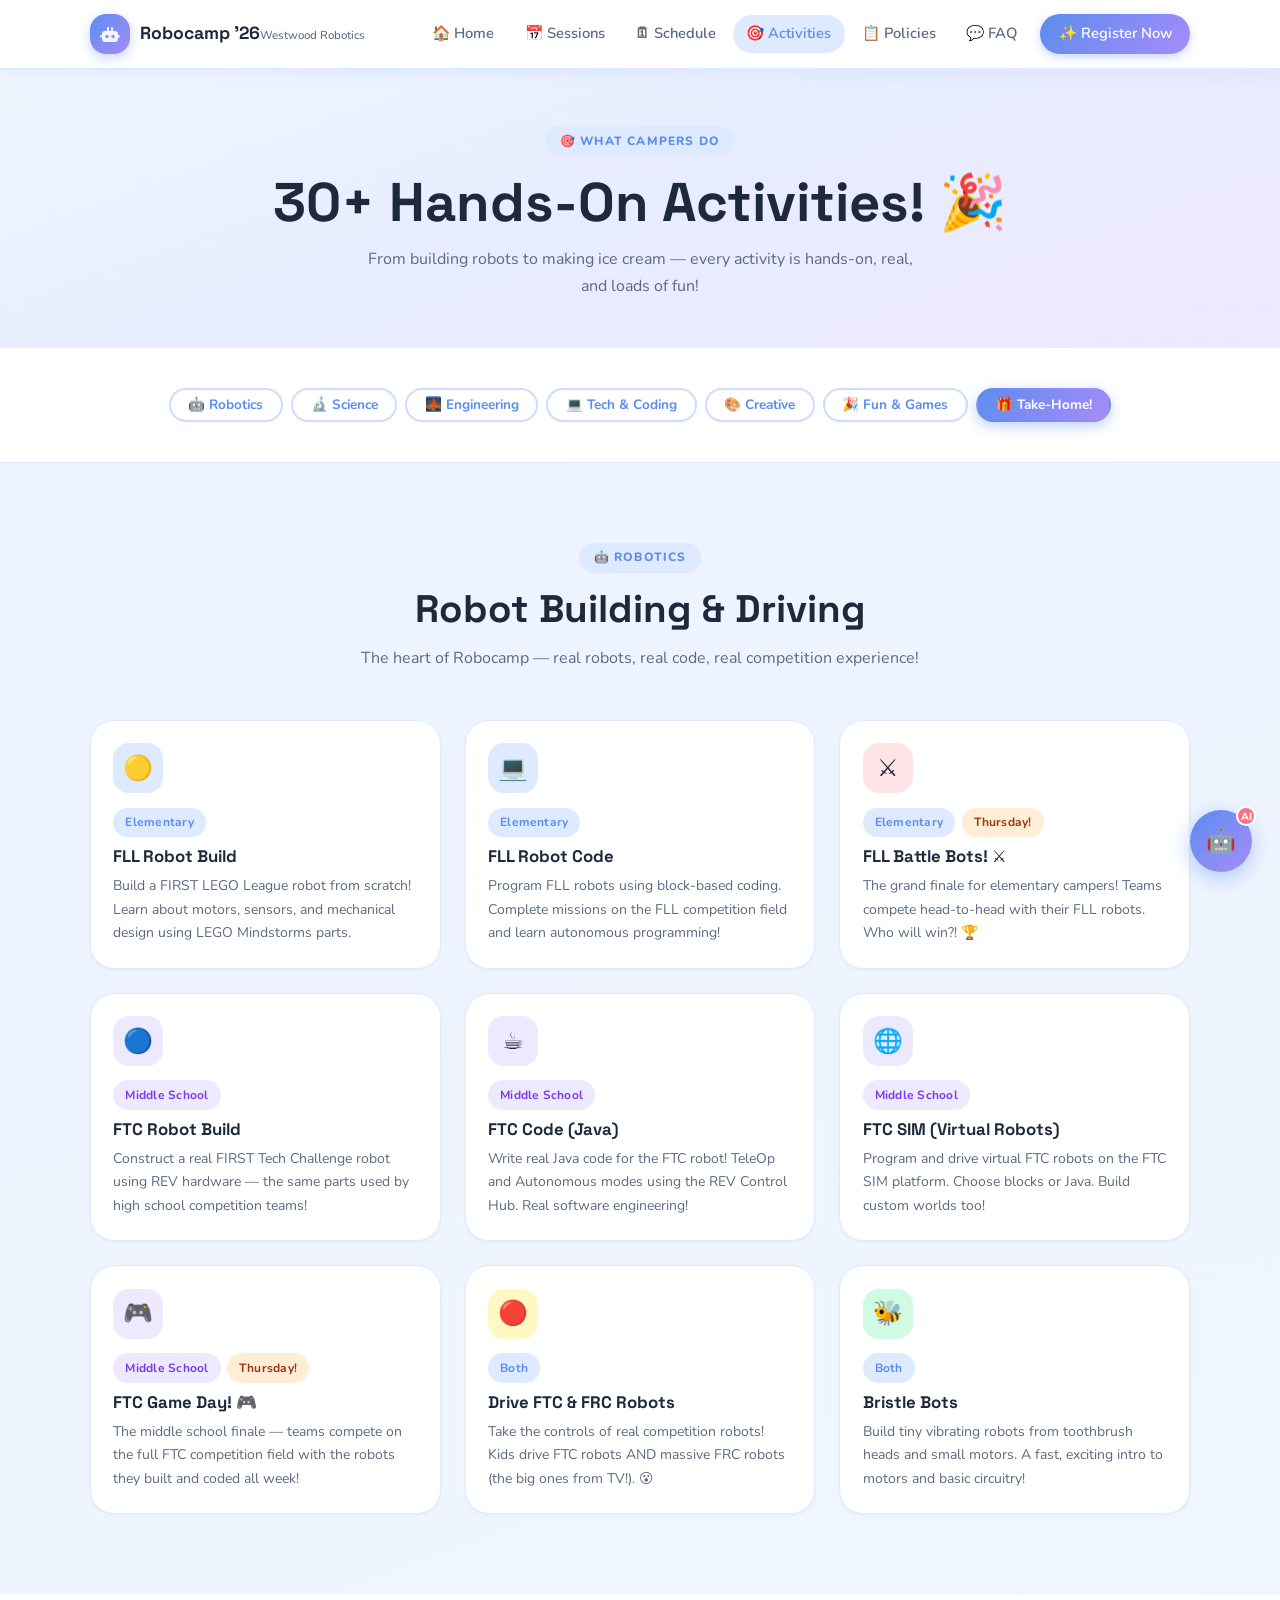
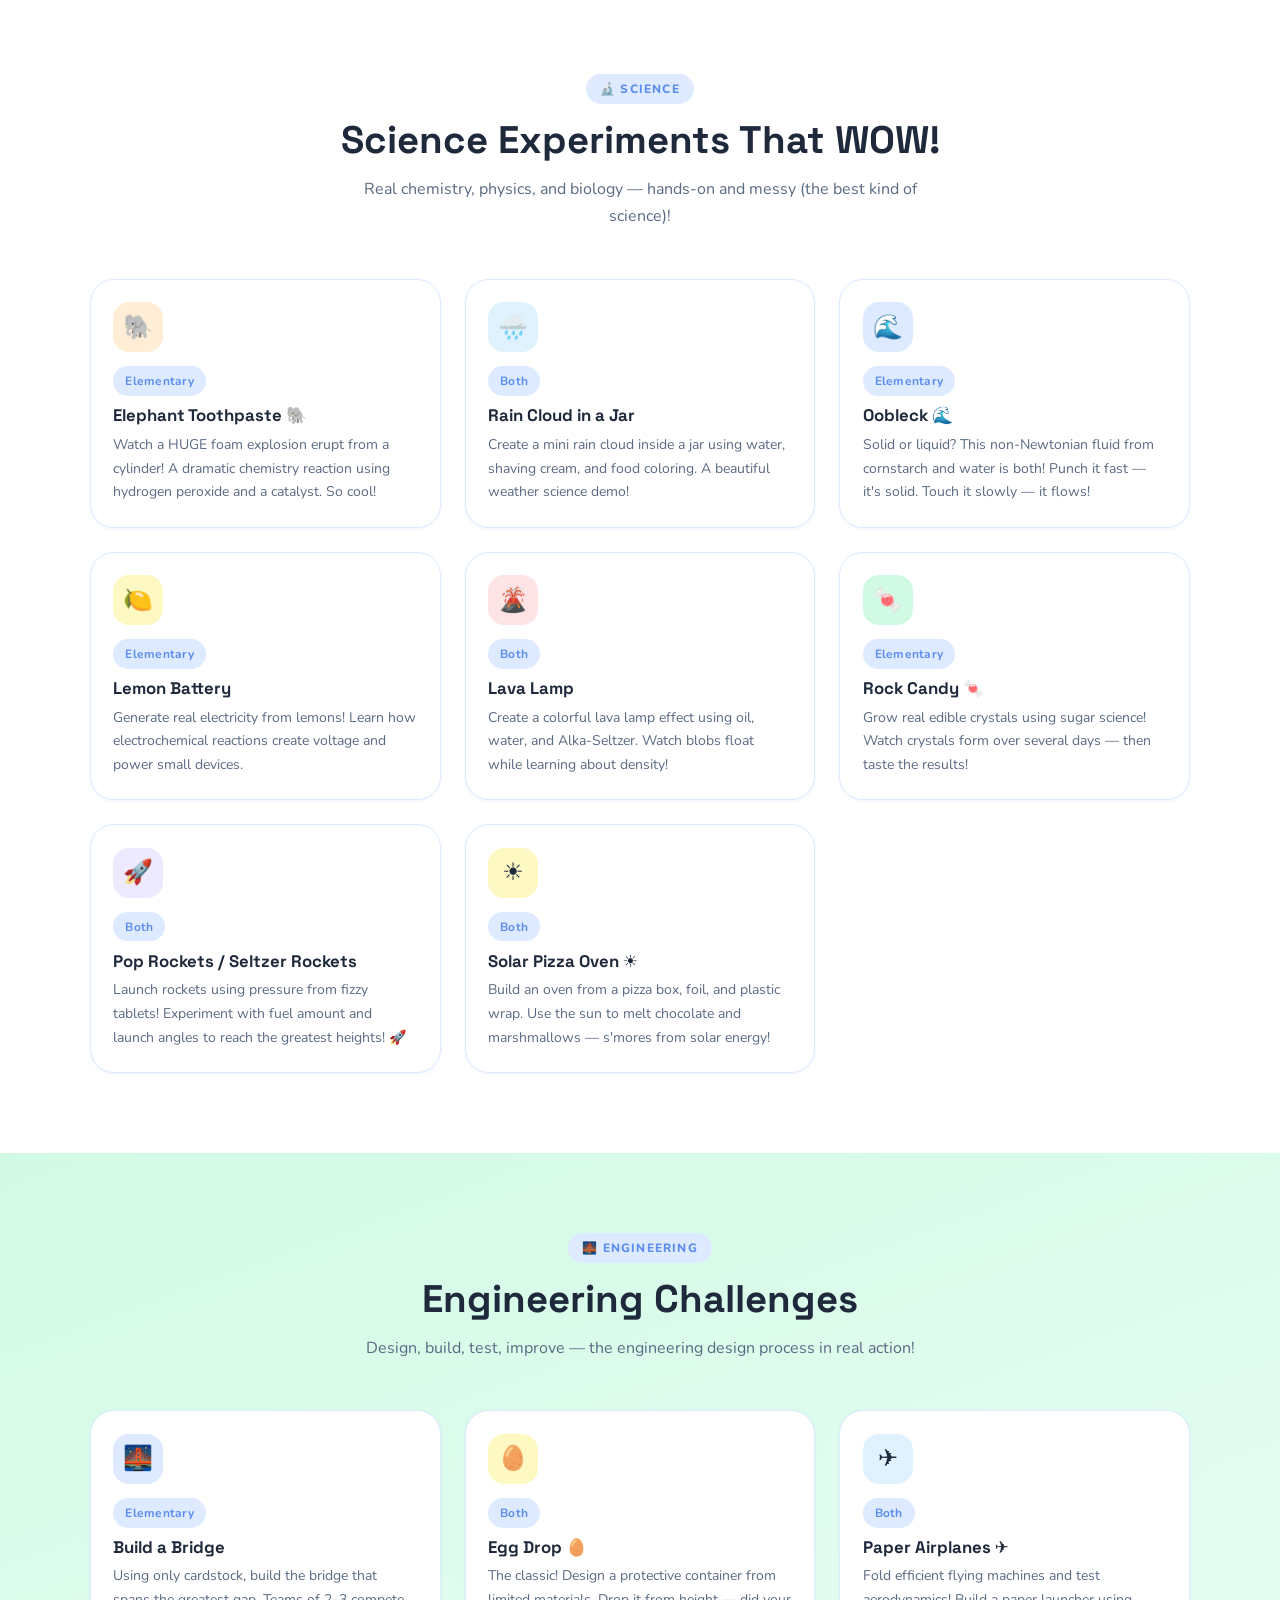
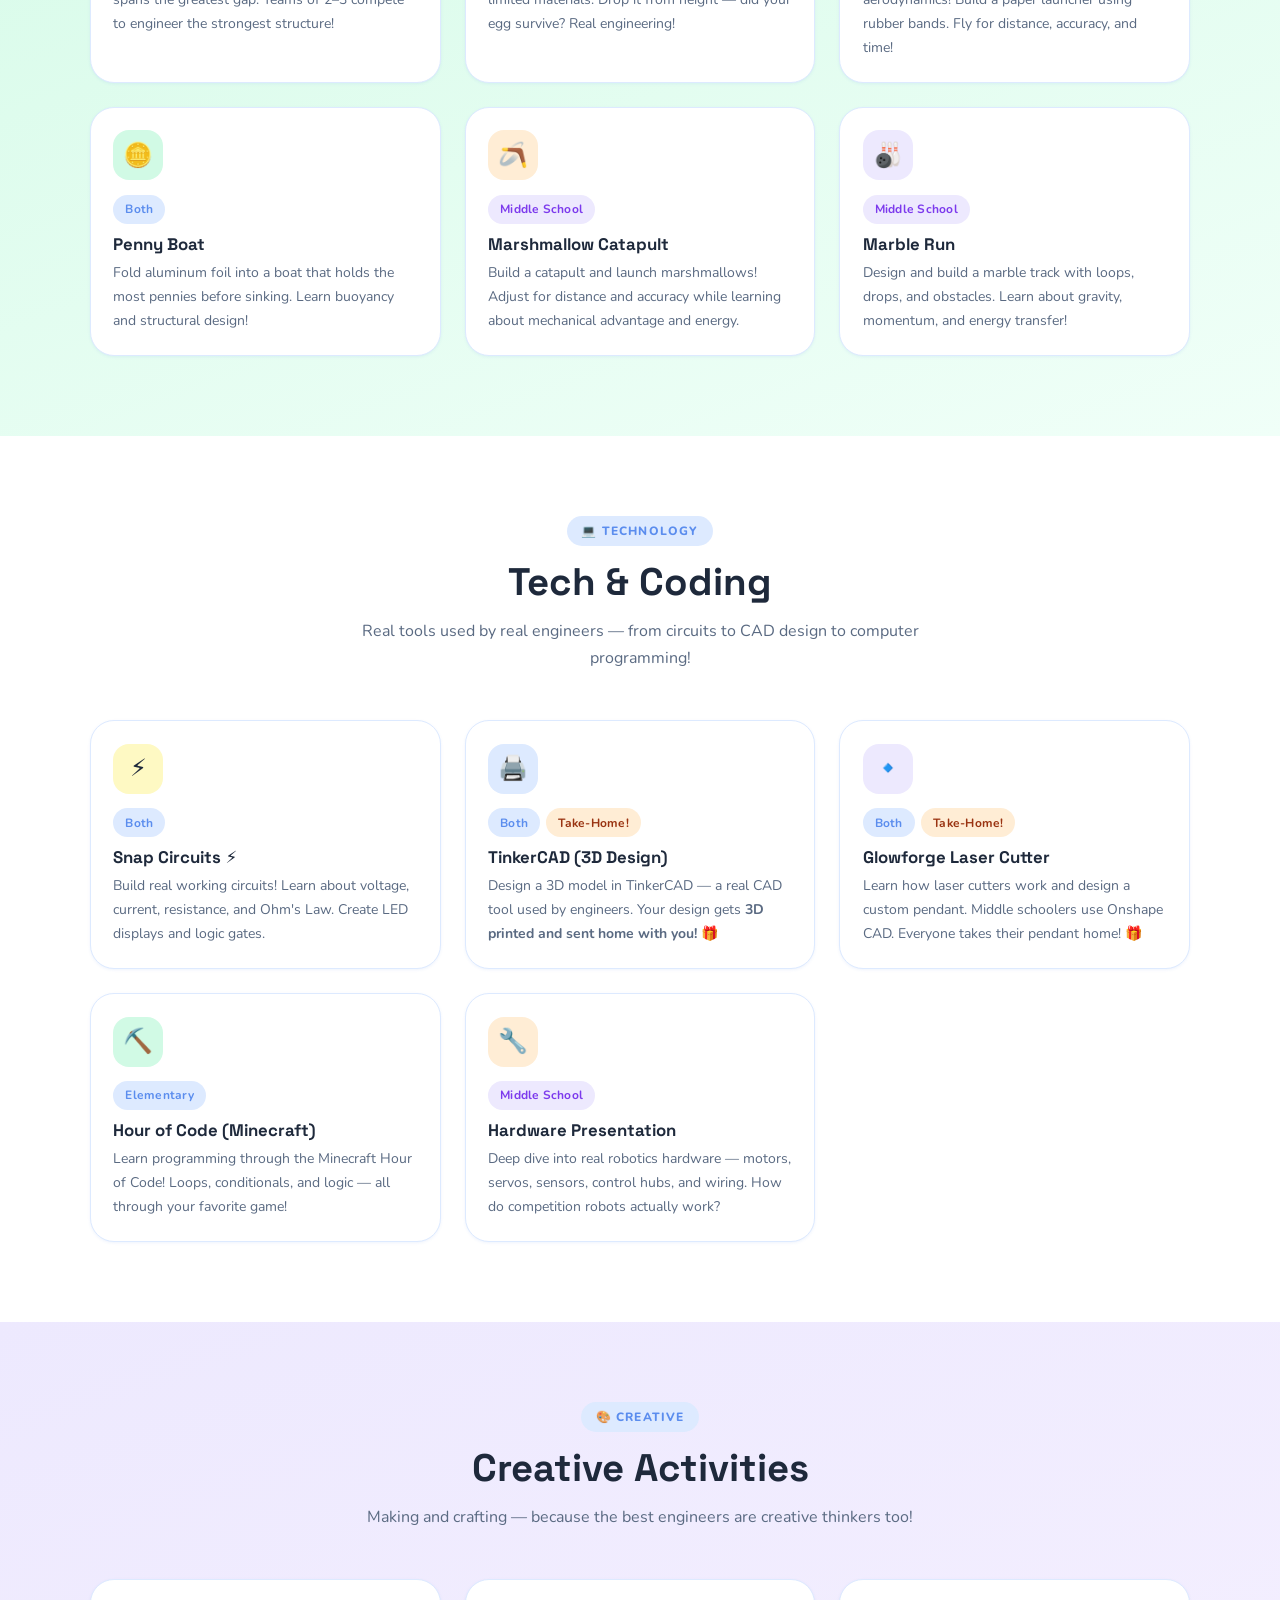
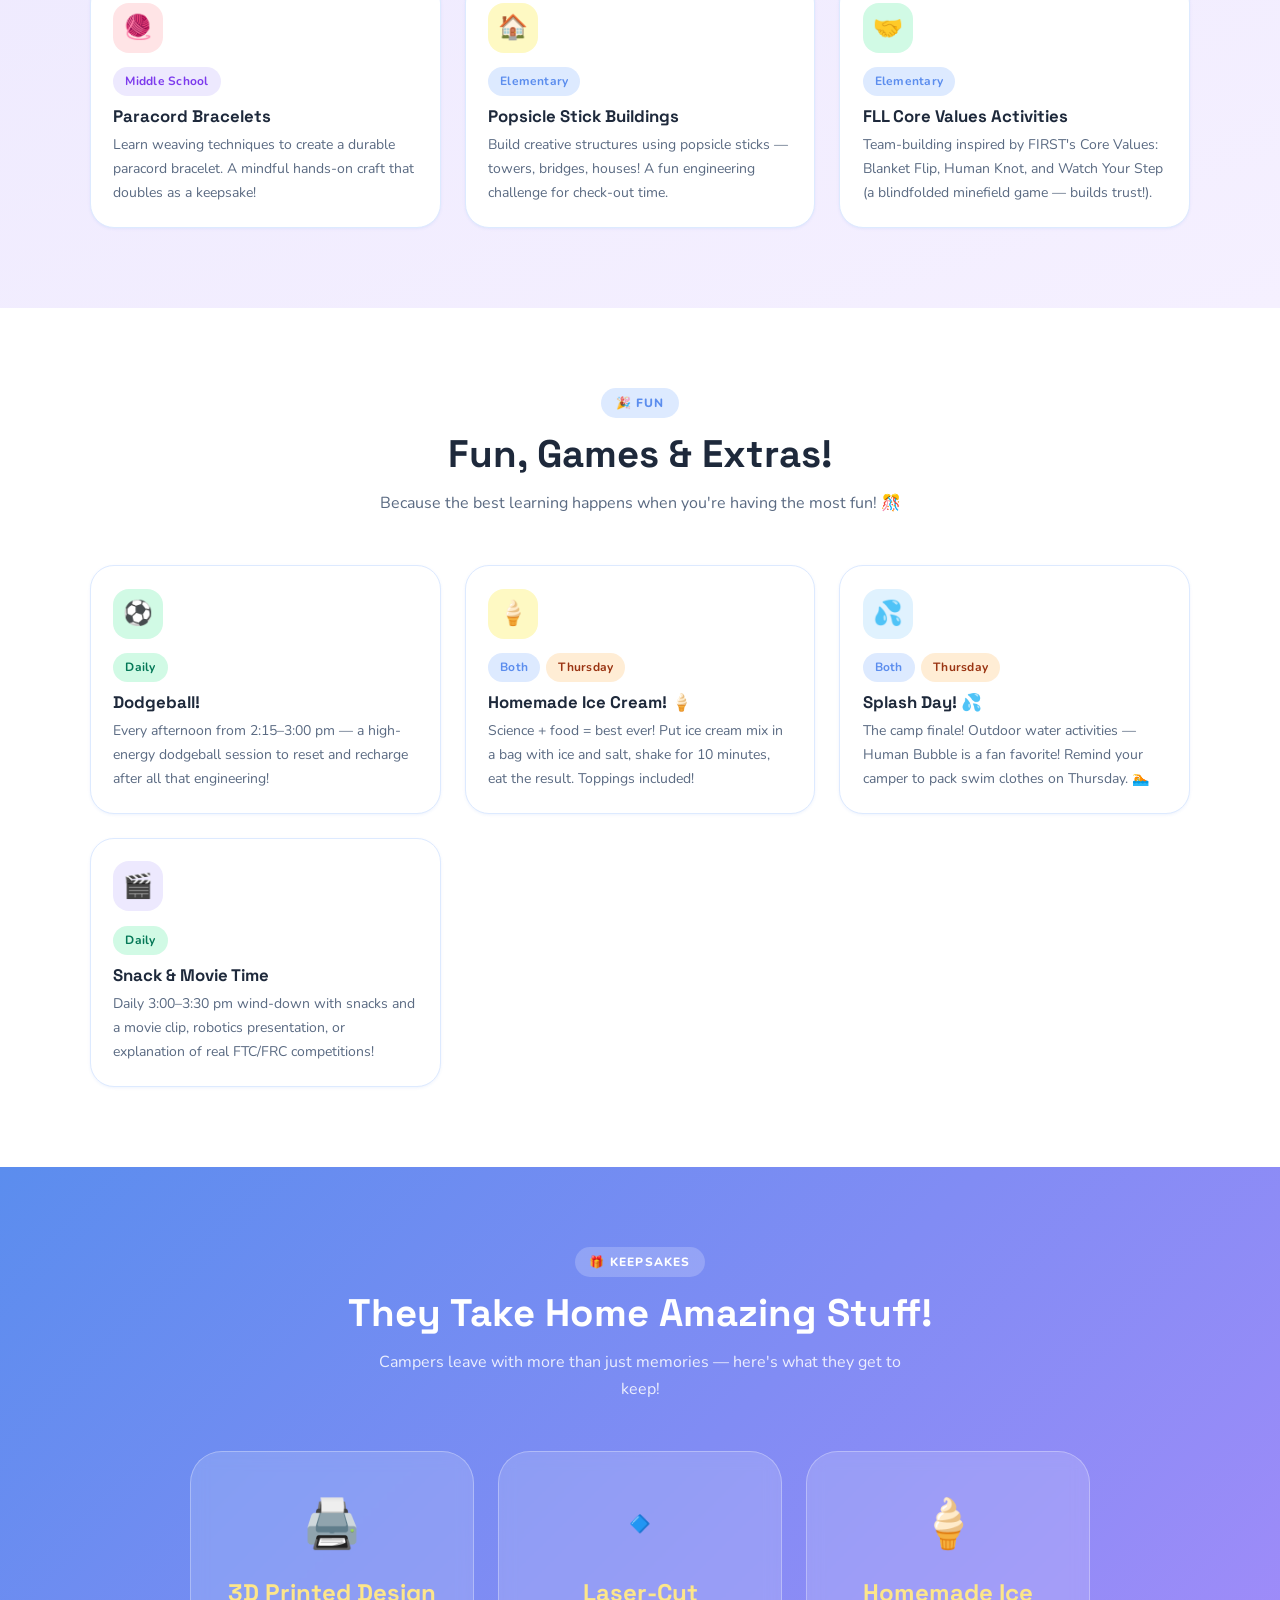
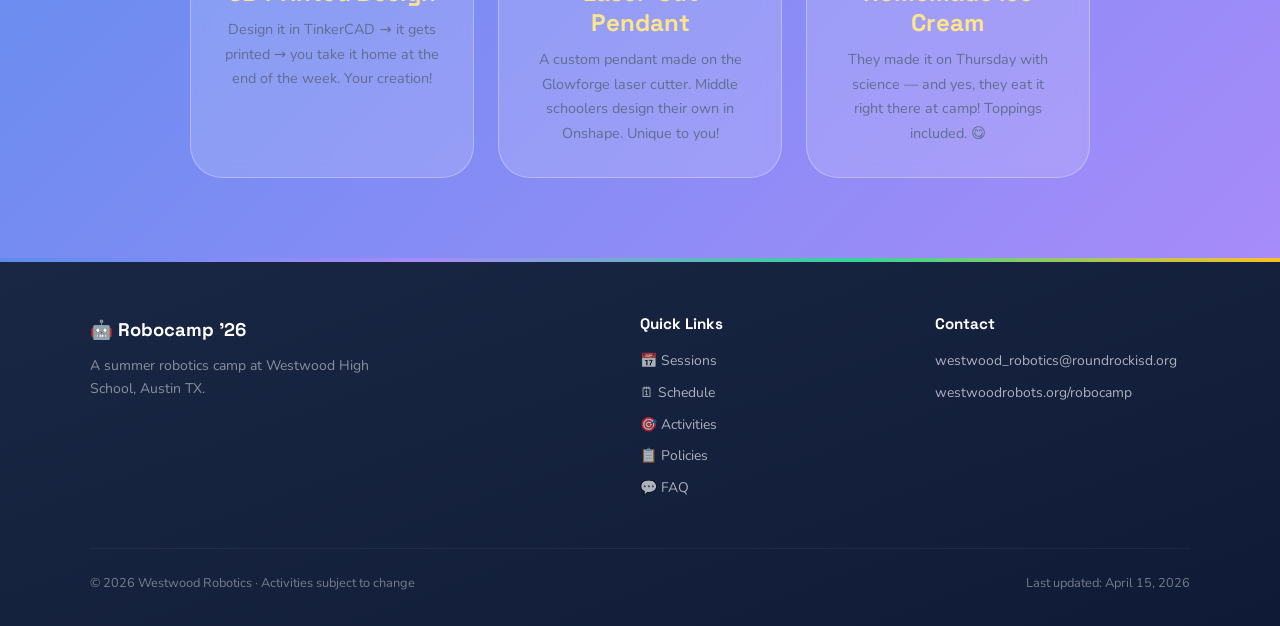
==== activities.html @ 5573c1da "Initial commit: Robocamp 2026 AI-assisted parent website - 6-page responsive static site (HTML/CSS/J" ====
<!DOCTYPE html>
<html lang="en">
<head>
  <meta charset="UTF-8">
  <meta name="viewport" content="width=device-width, initial-scale=1.0">
  <title>Activities — Robocamp 2026</title>
  <link rel="stylesheet" href="css/style.css">
</head>
<body class="page-top">

<nav class="navbar">
  <div class="container">
    <a href="index.html" class="nav-brand">
      <div class="brand-badge"><svg width="22" height="22" viewBox="0 0 22 22" fill="none"><rect x="3" y="8" width="16" height="11" rx="3" fill="white" opacity=".9"/><circle cx="8" cy="13.5" r="1.8" fill="#a78bfa"/><circle cx="14" cy="13.5" r="1.8" fill="#a78bfa"/><rect x="8" y="4" width="2" height="5" rx="1" fill="white" opacity=".9"/><rect x="12" y="4" width="2" height="5" rx="1" fill="white" opacity=".9"/><rect x="1" y="12" width="3" height="2.5" rx="1" fill="white" opacity=".8"/><rect x="18" y="12" width="3" height="2.5" rx="1" fill="white" opacity=".8"/></svg></div>
      <div class="brand-text">Robocamp '26<span class="brand-sub">Westwood Robotics</span></div>
    </a>
    <div class="nav-links">
      <a href="index.html">🏠 Home</a>
      <a href="sessions.html">📅 Sessions</a>
      <a href="schedule.html">🗓 Schedule</a>
      <a href="activities.html" class="active">🎯 Activities</a>
      <a href="policies.html">📋 Policies</a>
      <a href="faq.html">💬 FAQ</a>
      <a href="https://westwoodrobots.org/robocamp" target="_blank" class="nav-cta">✨ Register Now</a>
    </div>
    <button class="hamburger" aria-label="Open menu"><span></span><span></span><span></span></button>
  </div>
</nav>
<div class="mobile-nav">
  <a href="index.html">🏠 Home</a>
  <a href="sessions.html">📅 Sessions & Dates</a>
  <a href="schedule.html">🗓 Daily Schedule</a>
  <a href="activities.html">🎯 Activities</a>
  <a href="policies.html">📋 Policies & Rules</a>
  <a href="faq.html">💬 FAQ & AI Chat</a>
  <a href="https://westwoodrobots.org/robocamp" target="_blank" class="nav-cta">✨ Register Now →</a>
</div>

<div class="page-hero">
  <div class="container">
    <span class="section-label">🎯 What Campers Do</span>
    <h1>30+ Hands-On Activities! 🎉</h1>
    <p>From building robots to making ice cream — every activity is hands-on, real, and loads of fun!</p>
  </div>
</div>

<!-- CATEGORY JUMP LINKS -->
<section class="section-sm" style="background:#fff;border-bottom:1.5px solid var(--border-soft);position:sticky;top:64px;z-index:100;">
  <div class="container">
    <div style="display:flex;gap:.5rem;flex-wrap:wrap;justify-content:center;">
      <a href="#robotics"    class="btn btn-ghost btn-sm">🤖 Robotics</a>
      <a href="#science"     class="btn btn-ghost btn-sm">🔬 Science</a>
      <a href="#engineering" class="btn btn-ghost btn-sm">🌉 Engineering</a>
      <a href="#tech"        class="btn btn-ghost btn-sm">💻 Tech & Coding</a>
      <a href="#creative"    class="btn btn-ghost btn-sm">🎨 Creative</a>
      <a href="#fun"         class="btn btn-ghost btn-sm">🎉 Fun & Games</a>
      <a href="#takehome"    class="btn btn-primary btn-sm">🎁 Take-Home!</a>
    </div>
  </div>
</section>

<!-- ROBOTICS -->
<section class="section gradient-section-blue" id="robotics">
  <div class="container">
    <div class="section-header">
      <span class="section-label">🤖 Robotics</span>
      <h2>Robot Building & Driving</h2>
      <p>The heart of Robocamp — real robots, real code, real competition experience!</p>
    </div>
    <div class="grid-auto">
      <div class="activity-card">
        <div class="activity-icon" style="background:var(--blue-pale);">🟡</div>
        <div style="display:flex;gap:.4rem;flex-wrap:wrap;margin-bottom:.6rem;"><span class="badge badge-blue">Elementary</span></div>
        <h4>FLL Robot Build</h4>
        <p>Build a FIRST LEGO League robot from scratch! Learn about motors, sensors, and mechanical design using LEGO Mindstorms parts.</p>
      </div>
      <div class="activity-card">
        <div class="activity-icon" style="background:var(--blue-pale);">💻</div>
        <div style="display:flex;gap:.4rem;flex-wrap:wrap;margin-bottom:.6rem;"><span class="badge badge-blue">Elementary</span></div>
        <h4>FLL Robot Code</h4>
        <p>Program FLL robots using block-based coding. Complete missions on the FLL competition field and learn autonomous programming!</p>
      </div>
      <div class="activity-card">
        <div class="activity-icon" style="background:var(--coral-pale);">⚔️</div>
        <div style="display:flex;gap:.4rem;flex-wrap:wrap;margin-bottom:.6rem;"><span class="badge badge-blue">Elementary</span><span class="badge badge-orange">Thursday!</span></div>
        <h4>FLL Battle Bots! ⚔️</h4>
        <p>The grand finale for elementary campers! Teams compete head-to-head with their FLL robots. Who will win?! 🏆</p>
      </div>
      <div class="activity-card">
        <div class="activity-icon" style="background:var(--purple-pale);">🔵</div>
        <div style="display:flex;gap:.4rem;flex-wrap:wrap;margin-bottom:.6rem;"><span class="badge badge-purple">Middle School</span></div>
        <h4>FTC Robot Build</h4>
        <p>Construct a real FIRST Tech Challenge robot using REV hardware — the same parts used by high school competition teams!</p>
      </div>
      <div class="activity-card">
        <div class="activity-icon" style="background:var(--purple-pale);">☕</div>
        <div style="display:flex;gap:.4rem;flex-wrap:wrap;margin-bottom:.6rem;"><span class="badge badge-purple">Middle School</span></div>
        <h4>FTC Code (Java)</h4>
        <p>Write real Java code for the FTC robot! TeleOp and Autonomous modes using the REV Control Hub. Real software engineering!</p>
      </div>
      <div class="activity-card">
        <div class="activity-icon" style="background:var(--purple-pale);">🌐</div>
        <div style="display:flex;gap:.4rem;flex-wrap:wrap;margin-bottom:.6rem;"><span class="badge badge-purple">Middle School</span></div>
        <h4>FTC SIM (Virtual Robots)</h4>
        <p>Program and drive virtual FTC robots on the FTC SIM platform. Choose blocks or Java. Build custom worlds too!</p>
      </div>
      <div class="activity-card">
        <div class="activity-icon" style="background:var(--purple-pale);">🎮</div>
        <div style="display:flex;gap:.4rem;flex-wrap:wrap;margin-bottom:.6rem;"><span class="badge badge-purple">Middle School</span><span class="badge badge-orange">Thursday!</span></div>
        <h4>FTC Game Day! 🎮</h4>
        <p>The middle school finale — teams compete on the full FTC competition field with the robots they built and coded all week!</p>
      </div>
      <div class="activity-card">
        <div class="activity-icon" style="background:var(--yellow-pale);">🔴</div>
        <div style="display:flex;gap:.4rem;flex-wrap:wrap;margin-bottom:.6rem;"><span class="badge badge-blue">Both</span></div>
        <h4>Drive FTC & FRC Robots</h4>
        <p>Take the controls of real competition robots! Kids drive FTC robots AND massive FRC robots (the big ones from TV!). 😮</p>
      </div>
      <div class="activity-card">
        <div class="activity-icon" style="background:var(--mint-pale);">🐝</div>
        <div style="display:flex;gap:.4rem;flex-wrap:wrap;margin-bottom:.6rem;"><span class="badge badge-blue">Both</span></div>
        <h4>Bristle Bots</h4>
        <p>Build tiny vibrating robots from toothbrush heads and small motors. A fast, exciting intro to motors and basic circuitry!</p>
      </div>
    </div>
  </div>
</section>

<!-- SCIENCE -->
<section class="section" style="background:#fff;" id="science">
  <div class="container">
    <div class="section-header">
      <span class="section-label">🔬 Science</span>
      <h2>Science Experiments That WOW!</h2>
      <p>Real chemistry, physics, and biology — hands-on and messy (the best kind of science)!</p>
    </div>
    <div class="grid-auto">
      <div class="activity-card">
        <div class="activity-icon" style="background:var(--orange-pale);">🐘</div>
        <div style="display:flex;gap:.4rem;margin-bottom:.6rem;"><span class="badge badge-blue">Elementary</span></div>
        <h4>Elephant Toothpaste 🐘</h4>
        <p>Watch a HUGE foam explosion erupt from a cylinder! A dramatic chemistry reaction using hydrogen peroxide and a catalyst. So cool!</p>
      </div>
      <div class="activity-card">
        <div class="activity-icon" style="background:var(--sky-pale);">🌧️</div>
        <div style="display:flex;gap:.4rem;margin-bottom:.6rem;"><span class="badge badge-blue">Both</span></div>
        <h4>Rain Cloud in a Jar</h4>
        <p>Create a mini rain cloud inside a jar using water, shaving cream, and food coloring. A beautiful weather science demo!</p>
      </div>
      <div class="activity-card">
        <div class="activity-icon" style="background:var(--blue-pale);">🌊</div>
        <div style="display:flex;gap:.4rem;margin-bottom:.6rem;"><span class="badge badge-blue">Elementary</span></div>
        <h4>Oobleck 🌊</h4>
        <p>Solid or liquid? This non-Newtonian fluid from cornstarch and water is both! Punch it fast — it's solid. Touch it slowly — it flows!</p>
      </div>
      <div class="activity-card">
        <div class="activity-icon" style="background:var(--yellow-pale);">🍋</div>
        <div style="display:flex;gap:.4rem;margin-bottom:.6rem;"><span class="badge badge-blue">Elementary</span></div>
        <h4>Lemon Battery</h4>
        <p>Generate real electricity from lemons! Learn how electrochemical reactions create voltage and power small devices.</p>
      </div>
      <div class="activity-card">
        <div class="activity-icon" style="background:var(--coral-pale);">🌋</div>
        <div style="display:flex;gap:.4rem;margin-bottom:.6rem;"><span class="badge badge-blue">Both</span></div>
        <h4>Lava Lamp</h4>
        <p>Create a colorful lava lamp effect using oil, water, and Alka-Seltzer. Watch blobs float while learning about density!</p>
      </div>
      <div class="activity-card">
        <div class="activity-icon" style="background:var(--mint-pale);">🍬</div>
        <div style="display:flex;gap:.4rem;margin-bottom:.6rem;"><span class="badge badge-blue">Elementary</span></div>
        <h4>Rock Candy 🍬</h4>
        <p>Grow real edible crystals using sugar science! Watch crystals form over several days — then taste the results!</p>
      </div>
      <div class="activity-card">
        <div class="activity-icon" style="background:var(--purple-pale);">🚀</div>
        <div style="display:flex;gap:.4rem;margin-bottom:.6rem;"><span class="badge badge-blue">Both</span></div>
        <h4>Pop Rockets / Seltzer Rockets</h4>
        <p>Launch rockets using pressure from fizzy tablets! Experiment with fuel amount and launch angles to reach the greatest heights! 🚀</p>
      </div>
      <div class="activity-card">
        <div class="activity-icon" style="background:var(--yellow-pale);">☀️</div>
        <div style="display:flex;gap:.4rem;margin-bottom:.6rem;"><span class="badge badge-blue">Both</span></div>
        <h4>Solar Pizza Oven ☀️</h4>
        <p>Build an oven from a pizza box, foil, and plastic wrap. Use the sun to melt chocolate and marshmallows — s'mores from solar energy!</p>
      </div>
    </div>
  </div>
</section>

<!-- ENGINEERING -->
<section class="section gradient-section-mint" id="engineering">
  <div class="container">
    <div class="section-header">
      <span class="section-label">🌉 Engineering</span>
      <h2>Engineering Challenges</h2>
      <p>Design, build, test, improve — the engineering design process in real action!</p>
    </div>
    <div class="grid-auto">
      <div class="activity-card">
        <div class="activity-icon" style="background:var(--blue-pale);">🌉</div>
        <div style="display:flex;gap:.4rem;margin-bottom:.6rem;"><span class="badge badge-blue">Elementary</span></div>
        <h4>Build a Bridge</h4>
        <p>Using only cardstock, build the bridge that spans the greatest gap. Teams of 2–3 compete to engineer the strongest structure!</p>
      </div>
      <div class="activity-card">
        <div class="activity-icon" style="background:var(--yellow-pale);">🥚</div>
        <div style="display:flex;gap:.4rem;margin-bottom:.6rem;"><span class="badge badge-blue">Both</span></div>
        <h4>Egg Drop 🥚</h4>
        <p>The classic! Design a protective container from limited materials. Drop it from height — did your egg survive? Real engineering!</p>
      </div>
      <div class="activity-card">
        <div class="activity-icon" style="background:var(--sky-pale);">✈️</div>
        <div style="display:flex;gap:.4rem;margin-bottom:.6rem;"><span class="badge badge-blue">Both</span></div>
        <h4>Paper Airplanes ✈️</h4>
        <p>Fold efficient flying machines and test aerodynamics! Build a paper launcher using rubber bands. Fly for distance, accuracy, and time!</p>
      </div>
      <div class="activity-card">
        <div class="activity-icon" style="background:var(--mint-pale);">🪙</div>
        <div style="display:flex;gap:.4rem;margin-bottom:.6rem;"><span class="badge badge-blue">Both</span></div>
        <h4>Penny Boat</h4>
        <p>Fold aluminum foil into a boat that holds the most pennies before sinking. Learn buoyancy and structural design!</p>
      </div>
      <div class="activity-card">
        <div class="activity-icon" style="background:var(--orange-pale);">🪃</div>
        <div style="display:flex;gap:.4rem;margin-bottom:.6rem;"><span class="badge badge-purple">Middle School</span></div>
        <h4>Marshmallow Catapult</h4>
        <p>Build a catapult and launch marshmallows! Adjust for distance and accuracy while learning about mechanical advantage and energy.</p>
      </div>
      <div class="activity-card">
        <div class="activity-icon" style="background:var(--purple-pale);">🎳</div>
        <div style="display:flex;gap:.4rem;margin-bottom:.6rem;"><span class="badge badge-purple">Middle School</span></div>
        <h4>Marble Run</h4>
        <p>Design and build a marble track with loops, drops, and obstacles. Learn about gravity, momentum, and energy transfer!</p>
      </div>
    </div>
  </div>
</section>

<!-- TECH & CODING -->
<section class="section" style="background:#fff;" id="tech">
  <div class="container">
    <div class="section-header">
      <span class="section-label">💻 Technology</span>
      <h2>Tech & Coding</h2>
      <p>Real tools used by real engineers — from circuits to CAD design to computer programming!</p>
    </div>
    <div class="grid-auto">
      <div class="activity-card">
        <div class="activity-icon" style="background:var(--yellow-pale);">⚡</div>
        <div style="display:flex;gap:.4rem;margin-bottom:.6rem;"><span class="badge badge-blue">Both</span></div>
        <h4>Snap Circuits ⚡</h4>
        <p>Build real working circuits! Learn about voltage, current, resistance, and Ohm's Law. Create LED displays and logic gates.</p>
      </div>
      <div class="activity-card">
        <div class="activity-icon" style="background:var(--blue-pale);">🖨️</div>
        <div style="display:flex;gap:.4rem;margin-bottom:.6rem;"><span class="badge badge-blue">Both</span><span class="badge badge-orange">Take-Home!</span></div>
        <h4>TinkerCAD (3D Design)</h4>
        <p>Design a 3D model in TinkerCAD — a real CAD tool used by engineers. Your design gets <strong>3D printed and sent home with you!</strong> 🎁</p>
      </div>
      <div class="activity-card">
        <div class="activity-icon" style="background:var(--purple-pale);">🔹</div>
        <div style="display:flex;gap:.4rem;margin-bottom:.6rem;"><span class="badge badge-blue">Both</span><span class="badge badge-orange">Take-Home!</span></div>
        <h4>Glowforge Laser Cutter</h4>
        <p>Learn how laser cutters work and design a custom pendant. Middle schoolers use Onshape CAD. Everyone takes their pendant home! 🎁</p>
      </div>
      <div class="activity-card">
        <div class="activity-icon" style="background:var(--mint-pale);">⛏️</div>
        <div style="display:flex;gap:.4rem;margin-bottom:.6rem;"><span class="badge badge-blue">Elementary</span></div>
        <h4>Hour of Code (Minecraft)</h4>
        <p>Learn programming through the Minecraft Hour of Code! Loops, conditionals, and logic — all through your favorite game!</p>
      </div>
      <div class="activity-card">
        <div class="activity-icon" style="background:var(--orange-pale);">🔧</div>
        <div style="display:flex;gap:.4rem;margin-bottom:.6rem;"><span class="badge badge-purple">Middle School</span></div>
        <h4>Hardware Presentation</h4>
        <p>Deep dive into real robotics hardware — motors, servos, sensors, control hubs, and wiring. How do competition robots actually work?</p>
      </div>
    </div>
  </div>
</section>

<!-- CREATIVE & FUN -->
<section class="section gradient-section-purple" id="creative">
  <div class="container">
    <div class="section-header">
      <span class="section-label">🎨 Creative</span>
      <h2>Creative Activities</h2>
      <p>Making and crafting — because the best engineers are creative thinkers too!</p>
    </div>
    <div class="grid-auto">
      <div class="activity-card">
        <div class="activity-icon" style="background:var(--coral-pale);">🧶</div>
        <div style="display:flex;gap:.4rem;margin-bottom:.6rem;"><span class="badge badge-purple">Middle School</span></div>
        <h4>Paracord Bracelets</h4>
        <p>Learn weaving techniques to create a durable paracord bracelet. A mindful hands-on craft that doubles as a keepsake!</p>
      </div>
      <div class="activity-card">
        <div class="activity-icon" style="background:var(--yellow-pale);">🏠</div>
        <div style="display:flex;gap:.4rem;margin-bottom:.6rem;"><span class="badge badge-blue">Elementary</span></div>
        <h4>Popsicle Stick Buildings</h4>
        <p>Build creative structures using popsicle sticks — towers, bridges, houses! A fun engineering challenge for check-out time.</p>
      </div>
      <div class="activity-card">
        <div class="activity-icon" style="background:var(--mint-pale);">🤝</div>
        <div style="display:flex;gap:.4rem;margin-bottom:.6rem;"><span class="badge badge-blue">Elementary</span></div>
        <h4>FLL Core Values Activities</h4>
        <p>Team-building inspired by FIRST's Core Values: Blanket Flip, Human Knot, and Watch Your Step (a blindfolded minefield game — builds trust!).</p>
      </div>
    </div>
  </div>
</section>

<!-- FUN & GAMES -->
<section class="section" style="background:#fff;" id="fun">
  <div class="container">
    <div class="section-header">
      <span class="section-label">🎉 Fun</span>
      <h2>Fun, Games & Extras!</h2>
      <p>Because the best learning happens when you're having the most fun! 🎊</p>
    </div>
    <div class="grid-auto">
      <div class="activity-card">
        <div class="activity-icon" style="background:var(--mint-pale);">⚽</div>
        <div style="display:flex;gap:.4rem;margin-bottom:.6rem;"><span class="badge badge-mint">Daily</span></div>
        <h4>Dodgeball!</h4>
        <p>Every afternoon from 2:15–3:00 pm — a high-energy dodgeball session to reset and recharge after all that engineering!</p>
      </div>
      <div class="activity-card">
        <div class="activity-icon" style="background:var(--yellow-pale);">🍦</div>
        <div style="display:flex;gap:.4rem;margin-bottom:.6rem;"><span class="badge badge-blue">Both</span><span class="badge badge-orange">Thursday</span></div>
        <h4>Homemade Ice Cream! 🍦</h4>
        <p>Science + food = best ever! Put ice cream mix in a bag with ice and salt, shake for 10 minutes, eat the result. Toppings included!</p>
      </div>
      <div class="activity-card">
        <div class="activity-icon" style="background:var(--sky-pale);">💦</div>
        <div style="display:flex;gap:.4rem;margin-bottom:.6rem;"><span class="badge badge-blue">Both</span><span class="badge badge-orange">Thursday</span></div>
        <h4>Splash Day! 💦</h4>
        <p>The camp finale! Outdoor water activities — Human Bubble is a fan favorite! Remind your camper to pack swim clothes on Thursday. 🏊</p>
      </div>
      <div class="activity-card">
        <div class="activity-icon" style="background:var(--purple-pale);">🎬</div>
        <div style="display:flex;gap:.4rem;margin-bottom:.6rem;"><span class="badge badge-mint">Daily</span></div>
        <h4>Snack & Movie Time</h4>
        <p>Daily 3:00–3:30 pm wind-down with snacks and a movie clip, robotics presentation, or explanation of real FTC/FRC competitions!</p>
      </div>
    </div>
  </div>
</section>

<!-- TAKE HOME -->
<section class="section" style="background:linear-gradient(135deg,var(--blue),var(--purple));color:#fff;" id="takehome">
  <div class="container">
    <div class="section-header">
      <span class="section-label" style="background:rgba(255,255,255,.2);color:#fff;">🎁 Keepsakes</span>
      <h2 style="color:#fff;">They Take Home Amazing Stuff!</h2>
      <p style="color:rgba(255,255,255,.85);">Campers leave with more than just memories — here's what they get to keep!</p>
    </div>

    <div class="grid-3" style="max-width:900px;margin:0 auto;">
      <div style="background:rgba(255,255,255,.15);border:1.5px solid rgba(255,255,255,.3);border-radius:var(--r-xl);padding:2rem;text-align:center;backdrop-filter:blur(8px);">
        <div style="font-size:3rem;margin-bottom:.75rem;">🖨️</div>
        <h3 style="color:#fde68a;margin-bottom:.6rem;">3D Printed Design</h3>
        <p style="opacity:.9;font-size:.9rem;">Design it in TinkerCAD → it gets printed → you take it home at the end of the week. Your creation!</p>
      </div>
      <div style="background:rgba(255,255,255,.15);border:1.5px solid rgba(255,255,255,.3);border-radius:var(--r-xl);padding:2rem;text-align:center;backdrop-filter:blur(8px);">
        <div style="font-size:3rem;margin-bottom:.75rem;">🔹</div>
        <h3 style="color:#fde68a;margin-bottom:.6rem;">Laser-Cut Pendant</h3>
        <p style="opacity:.9;font-size:.9rem;">A custom pendant made on the Glowforge laser cutter. Middle schoolers design their own in Onshape. Unique to you!</p>
      </div>
      <div style="background:rgba(255,255,255,.15);border:1.5px solid rgba(255,255,255,.3);border-radius:var(--r-xl);padding:2rem;text-align:center;backdrop-filter:blur(8px);">
        <div style="font-size:3rem;margin-bottom:.75rem;">🍦</div>
        <h3 style="color:#fde68a;margin-bottom:.6rem;">Homemade Ice Cream</h3>
        <p style="opacity:.9;font-size:.9rem;">They made it on Thursday with science — and yes, they eat it right there at camp! Toppings included. 😋</p>
      </div>
    </div>
  </div>
</section>

<!-- FOOTER -->
<footer class="footer">
  <div class="container">
    <div class="footer-grid">
      <div><div class="footer-brand">🤖 Robocamp '26</div><div class="footer-desc">A summer robotics camp at Westwood High School, Austin TX.</div></div>
      <div><h4>Quick Links</h4><a href="sessions.html">📅 Sessions</a><a href="schedule.html">🗓 Schedule</a><a href="activities.html">🎯 Activities</a><a href="policies.html">📋 Policies</a><a href="faq.html">💬 FAQ</a></div>
      <div><h4>Contact</h4><a href="mailto:westwood_robotics@roundrockisd.org">westwood_robotics@roundrockisd.org</a><a href="https://westwoodrobots.org/robocamp" target="_blank">westwoodrobots.org/robocamp</a></div>
    </div>
    <div class="footer-bottom"><span>© 2026 Westwood Robotics · Activities subject to change</span><span>Last updated: April 15, 2026</span></div>
  </div>
</footer>

<button id="chat-fab" aria-label="Ask AI Assistant">🤖<div class="chat-badge">AI</div></button>
<div id="chat-window">
  <div class="chat-header"><div class="chat-header-avatar">🤖</div><div class="chat-header-info"><h4>Robocamp Helper</h4><span>Ask about activities!</span></div><button class="chat-close-btn" id="chat-close">✕</button></div>
  <div class="chat-messages" id="chat-messages"><div class="chat-typing" id="chat-typing"><div class="chat-msg-bubble"><div class="dot"></div><div class="dot"></div><div class="dot"></div></div></div></div>
  <div class="chat-input-area"><textarea id="chat-input" rows="1" placeholder="Ask about activities…" style="height:40px;"></textarea><button id="chat-send"><svg width="16" height="16" viewBox="0 0 16 16" fill="none"><path d="M14 2L2 8l5 1.5L14 2zM7 9.5L8.5 14 14 2" stroke="white" stroke-width="2" stroke-linecap="round" stroke-linejoin="round"/></svg></button></div>
</div>
<script src="js/main.js"></script>
<script src="js/chat.js"></script>
</body>
</html>
---- css/style.css ----
/* ============================================================
   ROBOCAMP 2026 — Pastel Tech Robotic Theme
   Light, kid-friendly, responsive
   ============================================================ */

/* ===== GOOGLE FONTS ===== */
@import url('https://fonts.googleapis.com/css2?family=Nunito:wght@400;500;600;700;800;900&family=Space+Grotesk:wght@400;500;600;700&display=swap');

/* ===== CSS VARIABLES ===== */
:root {
  /* Pastel palette */
  --blue:        #5b8dee;   /* main brand blue */
  --blue-light:  #93b4f5;
  --blue-pale:   #ddeaff;
  --blue-xpale:  #eef4ff;

  --purple:      #a78bfa;
  --purple-pale: #ede9fe;

  --mint:        #34d399;
  --mint-pale:   #d1fae5;

  --yellow:      #fbbf24;
  --yellow-pale: #fef9c3;

  --coral:       #fb7185;
  --coral-pale:  #ffe4e6;

  --orange:      #fb923c;
  --orange-pale: #ffedd5;

  --sky:         #38bdf8;
  --sky-pale:    #e0f2fe;

  /* Surfaces */
  --bg:          #eef4ff;
  --surface:     #ffffff;
  --surface-alt: #f5f8ff;
  --surface-2:   #ecf2ff;

  /* Text */
  --text:        #1e293b;
  --text-muted:  #5a6a82;
  --text-light:  #8fa0b8;

  /* Borders */
  --border:      #cddcff;
  --border-soft: #ddeaff;

  /* Shadows (all blue-tinted and soft) */
  --shadow-xs:  0 1px 3px rgba(91,141,238,.10);
  --shadow-sm:  0 2px 8px rgba(91,141,238,.12);
  --shadow-md:  0 6px 20px rgba(91,141,238,.16);
  --shadow-lg:  0 12px 40px rgba(91,141,238,.20);
  --shadow-xl:  0 20px 60px rgba(91,141,238,.22);

  /* Radius */
  --r-sm:  10px;
  --r-md:  16px;
  --r-lg:  24px;
  --r-xl:  32px;
  --r-pill: 100px;

  /* Nav */
  --nav-h: 70px;

  /* Fonts */
  --font-body:    'Nunito', system-ui, sans-serif;
  --font-heading: 'Space Grotesk', system-ui, sans-serif;
}

/* ===== RESET ===== */
*, *::before, *::after { box-sizing: border-box; margin: 0; padding: 0; }
html { scroll-behavior: smooth; font-size: 16px; }
body {
  font-family: var(--font-body);
  background: var(--bg);
  color: var(--text);
  line-height: 1.7;
  min-height: 100vh;
  overflow-x: hidden;
}
img { max-width: 100%; display: block; }
a { color: var(--blue); text-decoration: none; }
a:hover { text-decoration: underline; }
ul { list-style: none; }
button { font-family: var(--font-body); }

/* ===== TYPOGRAPHY ===== */
h1, h2, h3, h4, h5 { font-family: var(--font-heading); line-height: 1.25; }
h1 { font-size: clamp(2rem, 5.5vw, 3.4rem); font-weight: 700; }
h2 { font-size: clamp(1.5rem, 4vw, 2.4rem); font-weight: 700; }
h3 { font-size: clamp(1.1rem, 2.5vw, 1.5rem); font-weight: 700; }
h4 { font-size: 1.05rem; font-weight: 700; }
p  { margin-bottom: .9rem; color: var(--text-muted); }
p:last-child { margin-bottom: 0; }

/* ===== LAYOUT ===== */
.container { max-width: 1140px; margin: 0 auto; padding: 0 1.25rem; }
.section    { padding: 5rem 0; }
.section-sm { padding: 2.5rem 0; }
.page-top   { padding-top: var(--nav-h); }

/* ===== NAVBAR ===== */
.navbar {
  position: fixed;
  top: 0; left: 0; right: 0;
  height: var(--nav-h);
  background: rgba(255,255,255,.95);
  backdrop-filter: blur(14px);
  -webkit-backdrop-filter: blur(14px);
  border-bottom: 2px solid var(--blue-pale);
  z-index: 1000;
  box-shadow: 0 2px 16px rgba(91,141,238,.10);
}
.navbar .container {
  display: flex;
  align-items: center;
  justify-content: space-between;
  height: 100%;
  gap: 1rem;
}

/* Brand */
.nav-brand {
  display: flex;
  align-items: center;
  gap: .6rem;
  color: var(--text);
  font-family: var(--font-heading);
  font-weight: 700;
  font-size: 1.1rem;
  text-decoration: none;
  white-space: nowrap;
  flex-shrink: 0;
}
.nav-brand .brand-badge {
  display: flex;
  align-items: center;
  justify-content: center;
  width: 40px;
  height: 40px;
  border-radius: var(--r-md);
  background: linear-gradient(135deg, var(--blue) 0%, var(--purple) 100%);
  box-shadow: 0 4px 12px rgba(91,141,238,.35);
  flex-shrink: 0;
}
.nav-brand .brand-text { line-height: 1.2; }
.nav-brand .brand-sub { font-size: .72rem; color: var(--text-muted); font-weight: 500; font-family: var(--font-body); }

/* Desktop nav links */
.nav-links {
  display: flex;
  align-items: center;
  gap: .2rem;
}
.nav-links a {
  color: var(--text-muted);
  font-size: .92rem;
  font-weight: 600;
  padding: .4rem .85rem;
  border-radius: var(--r-pill);
  transition: background .2s, color .2s;
  text-decoration: none;
  white-space: nowrap;
}
.nav-links a:hover,
.nav-links a.active {
  background: var(--blue-pale);
  color: var(--blue);
}
.nav-links a.nav-cta {
  background: linear-gradient(135deg, var(--blue), var(--purple));
  color: #fff;
  padding: .45rem 1.15rem;
  box-shadow: 0 3px 10px rgba(91,141,238,.35);
  margin-left: .4rem;
}
.nav-links a.nav-cta:hover {
  opacity: .9;
  box-shadow: 0 5px 16px rgba(91,141,238,.45);
  transform: translateY(-1px);
}

/* Hamburger */
.hamburger {
  display: none;
  flex-direction: column;
  justify-content: center;
  gap: 5px;
  background: none;
  border: 2px solid var(--border);
  border-radius: var(--r-sm);
  cursor: pointer;
  padding: 8px 10px;
  width: 44px;
  height: 44px;
}
.hamburger span {
  display: block;
  width: 20px;
  height: 2px;
  background: var(--blue);
  border-radius: 2px;
  transition: all .3s;
}
.hamburger.open span:nth-child(1) { transform: translateY(7px) rotate(45deg); }
.hamburger.open span:nth-child(2) { opacity: 0; }
.hamburger.open span:nth-child(3) { transform: translateY(-7px) rotate(-45deg); }

/* Mobile nav */
.mobile-nav {
  display: none;
  flex-direction: column;
  background: #fff;
  position: fixed;
  top: var(--nav-h);
  left: 0; right: 0;
  z-index: 999;
  padding: 1rem;
  box-shadow: var(--shadow-lg);
  border-top: 2px solid var(--blue-pale);
  max-height: calc(100vh - var(--nav-h));
  overflow-y: auto;
}
.mobile-nav.open { display: flex; }
.mobile-nav a {
  color: var(--text);
  font-size: .95rem;
  font-weight: 600;
  padding: .8rem 1rem;
  border-radius: var(--r-sm);
  text-decoration: none;
  display: flex;
  align-items: center;
  gap: .5rem;
}
.mobile-nav a:hover { background: var(--surface-alt); color: var(--blue); }
.mobile-nav a.nav-cta {
  background: linear-gradient(135deg, var(--blue), var(--purple));
  color: #fff;
  text-align: center;
  justify-content: center;
  margin-top: .5rem;
  border-radius: var(--r-md);
  box-shadow: var(--shadow-md);
}

/* ===== HERO ===== */
.hero {
  background: linear-gradient(160deg, #f0f6ff 0%, #e8edff 40%, #ede9fe 100%);
  padding: 5rem 0 4rem;
  text-align: center;
  position: relative;
  overflow: hidden;
}

/* Circuit pattern overlay */
.hero::before {
  content: '';
  position: absolute;
  inset: 0;
  background-image:
    radial-gradient(circle at 20% 80%, rgba(167,139,250,.12) 0%, transparent 50%),
    radial-gradient(circle at 80% 20%, rgba(91,141,238,.10) 0%, transparent 50%),
    radial-gradient(circle at 50% 50%, rgba(52,211,153,.06) 0%, transparent 60%);
  pointer-events: none;
}

/* Decorative dots grid */
.hero::after {
  content: '';
  position: absolute;
  inset: 0;
  background-image: radial-gradient(circle, var(--blue-light) 1px, transparent 1px);
  background-size: 36px 36px;
  opacity: .18;
  pointer-events: none;
}

.hero .container { position: relative; z-index: 1; }

.hero-badge {
  display: inline-flex;
  align-items: center;
  gap: .45rem;
  background: linear-gradient(135deg, rgba(91,141,238,.12), rgba(167,139,250,.12));
  border: 1.5px solid rgba(91,141,238,.3);
  color: var(--blue);
  font-size: .82rem;
  font-weight: 700;
  letter-spacing: .08em;
  text-transform: uppercase;
  padding: .35rem 1rem;
  border-radius: var(--r-pill);
  margin-bottom: 1.25rem;
}
.hero-badge .pulse {
  width: 8px; height: 8px;
  border-radius: 50%;
  background: var(--mint);
  animation: pulse 2s infinite;
}
@keyframes pulse {
  0%,100% { box-shadow: 0 0 0 0 rgba(52,211,153,.6); }
  50%      { box-shadow: 0 0 0 6px rgba(52,211,153,0); }
}

.hero h1 { margin-bottom: 1rem; color: var(--text); }
.hero h1 .highlight {
  background: linear-gradient(135deg, var(--blue), var(--purple));
  -webkit-background-clip: text;
  -webkit-text-fill-color: transparent;
  background-clip: text;
}

.hero-subtitle {
  font-size: clamp(.98rem, 2.2vw, 1.2rem);
  color: var(--text-muted);
  max-width: 600px;
  margin: 0 auto 2rem;
  font-weight: 500;
}

.hero-actions {
  display: flex;
  gap: 1rem;
  justify-content: center;
  flex-wrap: wrap;
  margin-bottom: 3rem;
}

/* Robot illustration row */
.hero-robots {
  display: flex;
  justify-content: center;
  gap: .75rem;
  flex-wrap: wrap;
  margin: 2rem 0;
}
.robot-chip {
  display: flex;
  align-items: center;
  gap: .5rem;
  background: #fff;
  border: 1.5px solid var(--border);
  border-radius: var(--r-pill);
  padding: .45rem 1rem;
  font-size: .82rem;
  font-weight: 700;
  color: var(--text);
  box-shadow: var(--shadow-sm);
}

.hero-stats {
  display: flex;
  gap: 2rem;
  justify-content: center;
  flex-wrap: wrap;
  margin-top: 2.5rem;
  padding-top: 2rem;
  border-top: 2px dashed var(--border);
}
.hero-stat { text-align: center; }
.hero-stat-num {
  font-family: var(--font-heading);
  font-size: 2.2rem;
  font-weight: 700;
  line-height: 1;
  background: linear-gradient(135deg, var(--blue), var(--purple));
  -webkit-background-clip: text;
  -webkit-text-fill-color: transparent;
  background-clip: text;
}
.hero-stat-label {
  font-size: .82rem;
  color: var(--text-muted);
  font-weight: 600;
  margin-top: .2rem;
}

/* ===== BUTTONS ===== */
.btn {
  display: inline-flex;
  align-items: center;
  gap: .4rem;
  padding: .75rem 1.6rem;
  border-radius: var(--r-pill);
  font-family: var(--font-body);
  font-weight: 700;
  font-size: .95rem;
  border: 2px solid transparent;
  cursor: pointer;
  transition: all .2s;
  text-decoration: none;
  white-space: nowrap;
  line-height: 1;
}
.btn-primary {
  background: linear-gradient(135deg, var(--blue), var(--purple));
  color: #fff;
  box-shadow: 0 4px 14px rgba(91,141,238,.4);
}
.btn-primary:hover {
  transform: translateY(-2px);
  box-shadow: 0 7px 20px rgba(91,141,238,.5);
  text-decoration: none;
  color: #fff;
}
.btn-outline {
  background: #fff;
  color: var(--blue);
  border-color: var(--blue-light);
  box-shadow: var(--shadow-sm);
}
.btn-outline:hover {
  background: var(--blue-pale);
  border-color: var(--blue);
  transform: translateY(-1px);
  text-decoration: none;
}
.btn-mint {
  background: linear-gradient(135deg, var(--mint), #059669);
  color: #fff;
  box-shadow: 0 4px 14px rgba(52,211,153,.4);
}
.btn-mint:hover { transform: translateY(-2px); text-decoration: none; color: #fff; }
.btn-ghost {
  background: transparent;
  color: var(--blue);
  border-color: var(--border);
}
.btn-ghost:hover { background: var(--blue-pale); text-decoration: none; }
.btn-sm  { padding: .5rem 1.1rem; font-size: .85rem; }
.btn-lg  { padding: .95rem 2rem; font-size: 1.05rem; }
.btn-xl  { padding: 1.1rem 2.4rem; font-size: 1.1rem; }

/* ===== SECTION HEADER ===== */
.section-header { text-align: center; margin-bottom: 3rem; }
.section-label {
  display: inline-block;
  background: var(--blue-pale);
  color: var(--blue);
  font-size: .75rem;
  font-weight: 800;
  letter-spacing: .1em;
  text-transform: uppercase;
  padding: .3rem .9rem;
  border-radius: var(--r-pill);
  margin-bottom: .75rem;
}
.section-header h2 { margin-bottom: .75rem; color: var(--text); }
.section-header p { max-width: 560px; margin: 0 auto; }

/* ===== CARDS ===== */
.card {
  background: var(--surface);
  border-radius: var(--r-lg);
  box-shadow: var(--shadow-sm);
  border: 1.5px solid var(--border-soft);
  overflow: hidden;
  transition: box-shadow .25s, transform .25s;
}
.card:hover { box-shadow: var(--shadow-md); transform: translateY(-3px); }
.card-body   { padding: 1.5rem; }
.card-header { padding: 1.25rem 1.5rem; border-bottom: 1.5px solid var(--border-soft); }

/* ===== GRID ===== */
.grid-2    { display: grid; grid-template-columns: repeat(2, 1fr); gap: 1.5rem; }
.grid-3    { display: grid; grid-template-columns: repeat(3, 1fr); gap: 1.5rem; }
.grid-4    { display: grid; grid-template-columns: repeat(4, 1fr); gap: 1.25rem; }
.grid-auto { display: grid; grid-template-columns: repeat(auto-fit, minmax(270px, 1fr)); gap: 1.5rem; }

/* ===== SESSION CARDS ===== */
.session-card {
  background: var(--surface);
  border-radius: var(--r-xl);
  border: 2px solid var(--border-soft);
  overflow: hidden;
  transition: all .25s;
  box-shadow: var(--shadow-sm);
}
.session-card:hover { border-color: var(--blue-light); box-shadow: var(--shadow-md); transform: translateY(-4px); }
.session-card-header {
  padding: 1.75rem 1.5rem;
}
.session-card-body { padding: 1.5rem; }
.session-dates { font-family: var(--font-heading); font-size: 1.2rem; font-weight: 700; margin: .6rem 0 .25rem; }
.session-meta  { font-size: .87rem; opacity: .85; }

/* ===== BADGE ===== */
.badge {
  display: inline-flex;
  align-items: center;
  gap: .3rem;
  padding: .28rem .75rem;
  border-radius: var(--r-pill);
  font-size: .75rem;
  font-weight: 700;
  letter-spacing: .02em;
}
.badge-blue   { background: var(--blue-pale);   color: var(--blue);   }
.badge-purple { background: var(--purple-pale);  color: #7c3aed;       }
.badge-mint   { background: var(--mint-pale);    color: #047857;       }
.badge-yellow { background: var(--yellow-pale);  color: #92400e;       }
.badge-coral  { background: var(--coral-pale);   color: #be185d;       }
.badge-orange { background: var(--orange-pale);  color: #9a3412;       }
.badge-sky    { background: var(--sky-pale);     color: #0369a1;       }
.badge-white  { background: rgba(255,255,255,.25); color: #fff;        }

/* ===== NOTICE BOXES ===== */
.notice {
  border-radius: var(--r-md);
  padding: 1rem 1.25rem;
  display: flex;
  gap: .75rem;
  align-items: flex-start;
  margin-bottom: 1.25rem;
  border-left: 4px solid;
}
.notice-info    { background: var(--blue-pale);   border-color: var(--blue);   }
.notice-warn    { background: var(--yellow-pale);  border-color: var(--yellow); }
.notice-success { background: var(--mint-pale);    border-color: var(--mint);   }
.notice-danger  { background: var(--coral-pale);   border-color: var(--coral);  }
.notice-icon    { flex-shrink: 0; margin-top: 2px; font-size: 1.1rem; }
.notice p       { margin: 0; color: var(--text); font-size: .9rem; }

/* ===== CHECKLIST ===== */
.checklist { display: flex; flex-direction: column; gap: .5rem; }
.checklist-item {
  display: flex;
  align-items: center;
  gap: .75rem;
  padding: .75rem 1rem;
  background: var(--surface);
  border: 1.5px solid var(--border-soft);
  border-radius: var(--r-md);
  font-size: .92rem;
  font-weight: 600;
  color: var(--text);
  transition: border-color .2s, box-shadow .2s;
}
.checklist-item:hover { border-color: var(--blue-light); box-shadow: var(--shadow-xs); }
.check-icon {
  width: 30px; height: 30px;
  border-radius: 50%;
  display: flex;
  align-items: center;
  justify-content: center;
  flex-shrink: 0;
  font-size: .9rem;
  font-weight: 700;
}
.check-yes { background: var(--mint-pale);  color: #047857; }
.check-no  { background: var(--coral-pale); color: #be185d; }

/* ===== ACTIVITY CARDS ===== */
.activity-card {
  background: var(--surface);
  border-radius: var(--r-lg);
  border: 1.5px solid var(--border-soft);
  padding: 1.4rem;
  transition: all .25s;
  box-shadow: var(--shadow-xs);
}
.activity-card:hover { box-shadow: var(--shadow-md); transform: translateY(-3px); border-color: var(--blue-light); }
.activity-icon {
  width: 50px; height: 50px;
  border-radius: var(--r-md);
  display: flex;
  align-items: center;
  justify-content: center;
  font-size: 1.5rem;
  margin-bottom: .9rem;
}
.activity-card h4 { margin-bottom: .4rem; color: var(--text); }
.activity-card p  { font-size: .875rem; }

/* ===== SCHEDULE TABLE ===== */
.schedule-wrap { overflow-x: auto; -webkit-overflow-scrolling: touch; border-radius: var(--r-lg); box-shadow: var(--shadow-sm); border: 1.5px solid var(--border-soft); }
.schedule-table { width: 100%; min-width: 700px; border-collapse: collapse; font-size: .87rem; }
.schedule-table th {
  background: linear-gradient(135deg, var(--blue) 0%, var(--purple) 100%);
  color: #fff;
  padding: .9rem 1rem;
  text-align: left;
  font-weight: 700;
  font-size: .8rem;
  letter-spacing: .05em;
  text-transform: uppercase;
}
.schedule-table td {
  padding: .75rem 1rem;
  border-bottom: 1.5px solid var(--border-soft);
  vertical-align: top;
  background: var(--surface);
}
.schedule-table tr:last-child td { border-bottom: none; }
.schedule-table tr:nth-child(even) td { background: var(--surface-alt); }
.schedule-table .time-cell { font-weight: 700; color: var(--blue); white-space: nowrap; width: 130px; font-family: var(--font-heading); }
.activity-pill {
  display: inline-block;
  background: var(--surface-alt);
  border: 1.5px solid var(--border);
  border-radius: var(--r-pill);
  padding: .15rem .6rem;
  font-size: .77rem;
  font-weight: 600;
  margin: .1rem;
  color: var(--text);
}
.activity-pill.highlight { background: var(--blue-pale);   border-color: var(--blue-light);  color: #2252c0; }
.activity-pill.special   { background: var(--mint-pale);   border-color: #6ee7b7;            color: #047857; font-weight: 700; }
.activity-pill.fun       { background: var(--purple-pale); border-color: #c4b5fd;            color: #5b21b6; }

/* ===== FAQ ACCORDION ===== */
.faq-item {
  background: var(--surface);
  border: 1.5px solid var(--border-soft);
  border-radius: var(--r-md);
  margin-bottom: .6rem;
  overflow: hidden;
  box-shadow: var(--shadow-xs);
}
.faq-question {
  padding: 1rem 1.25rem;
  display: flex;
  align-items: center;
  justify-content: space-between;
  cursor: pointer;
  font-weight: 700;
  font-size: .93rem;
  gap: 1rem;
  color: var(--text);
  transition: background .2s;
}
.faq-question:hover  { background: var(--surface-alt); }
.faq-question.open   { color: var(--blue); background: var(--blue-xpale); }
.faq-chevron         { flex-shrink: 0; transition: transform .3s; color: var(--blue-light); }
.faq-question.open .faq-chevron { transform: rotate(180deg); color: var(--blue); }
.faq-answer {
  padding: 0 1.25rem;
  max-height: 0;
  overflow: hidden;
  transition: max-height .35s ease, padding .2s;
  font-size: .9rem;
  color: var(--text-muted);
}
.faq-answer.open { max-height: 600px; padding: .5rem 1.25rem 1.25rem; }
.faq-answer a    { color: var(--blue); }

/* ===== TABS ===== */
.tab-nav {
  display: flex;
  gap: .3rem;
  background: var(--surface);
  border: 1.5px solid var(--border);
  border-radius: var(--r-xl);
  padding: .35rem;
  width: fit-content;
  margin-bottom: 2rem;
  box-shadow: var(--shadow-xs);
}
.tab-btn {
  padding: .55rem 1.4rem;
  border: none;
  border-radius: var(--r-pill);
  font-size: .9rem;
  font-weight: 700;
  cursor: pointer;
  background: transparent;
  color: var(--text-muted);
  transition: all .2s;
  font-family: var(--font-body);
}
.tab-btn.active {
  background: linear-gradient(135deg, var(--blue), var(--purple));
  color: #fff;
  box-shadow: 0 3px 10px rgba(91,141,238,.35);
}
.tab-panel         { display: none; }
.tab-panel.active  { display: block; }

/* ===== POLICY SECTIONS ===== */
.policy-list li {
  padding: .6rem 0;
  border-bottom: 1.5px solid var(--border-soft);
  display: flex;
  align-items: flex-start;
  gap: .65rem;
  font-size: .9rem;
  color: var(--text);
}
.policy-list li:last-child  { border-bottom: none; }
.policy-list li::before     { content: '✓'; color: var(--mint); font-weight: 800; flex-shrink: 0; margin-top: 1px; }
.policy-list li.warn::before { content: '!'; color: #fff; background: var(--coral); border-radius: 50%; width: 18px; height: 18px; display: flex; align-items: center; justify-content: center; font-size: .72rem; }

/* ===== AI CHAT WIDGET ===== */
#chat-fab {
  position: fixed;
  bottom: 1.75rem;
  right: 1.75rem;
  width: 62px;
  height: 62px;
  border-radius: 50%;
  background: linear-gradient(135deg, var(--blue), var(--purple));
  color: #fff;
  border: none;
  cursor: pointer;
  display: flex;
  align-items: center;
  justify-content: center;
  box-shadow: 0 6px 22px rgba(91,141,238,.45);
  z-index: 2000;
  transition: all .25s;
  font-size: 1.5rem;
}
#chat-fab:hover { transform: scale(1.1) rotate(-5deg); box-shadow: 0 10px 30px rgba(91,141,238,.55); }
.chat-badge {
  position: absolute;
  top: -4px; right: -4px;
  width: 20px; height: 20px;
  background: var(--coral);
  border-radius: 50%;
  border: 2px solid #fff;
  font-size: .65rem;
  font-weight: 800;
  display: flex;
  align-items: center;
  justify-content: center;
  color: #fff;
}

#chat-window {
  position: fixed;
  bottom: 5.75rem;
  right: 1.75rem;
  width: 380px;
  max-height: 580px;
  background: var(--surface);
  border-radius: var(--r-xl);
  box-shadow: var(--shadow-xl);
  border: 1.5px solid var(--border-soft);
  z-index: 1999;
  display: flex;
  flex-direction: column;
  overflow: hidden;
  transform: scale(.9) translateY(20px);
  opacity: 0;
  pointer-events: none;
  transition: all .28s cubic-bezier(.34,1.56,.64,1);
}
#chat-window.open { transform: scale(1) translateY(0); opacity: 1; pointer-events: all; }

.chat-header {
  background: linear-gradient(135deg, var(--blue) 0%, var(--purple) 100%);
  color: #fff;
  padding: 1rem 1.25rem;
  display: flex;
  align-items: center;
  gap: .75rem;
}
.chat-header-avatar {
  width: 42px; height: 42px;
  border-radius: 50%;
  background: rgba(255,255,255,.2);
  display: flex; align-items: center; justify-content: center;
  font-size: 1.3rem;
  flex-shrink: 0;
  border: 2px solid rgba(255,255,255,.35);
}
.chat-header-info h4   { font-size: .95rem; margin-bottom: .1rem; font-family: var(--font-heading); }
.chat-header-info span { font-size: .73rem; opacity: .8; }
.chat-close-btn {
  margin-left: auto;
  background: rgba(255,255,255,.18);
  border: none;
  color: #fff;
  width: 30px; height: 30px;
  border-radius: 50%;
  cursor: pointer;
  display: flex; align-items: center; justify-content: center;
  font-size: 1rem;
  transition: background .2s;
}
.chat-close-btn:hover { background: rgba(255,255,255,.3); }

.chat-messages {
  flex: 1;
  overflow-y: auto;
  padding: 1rem;
  display: flex;
  flex-direction: column;
  gap: .75rem;
  min-height: 200px;
  max-height: 360px;
  background: var(--surface-alt);
}
.chat-messages::-webkit-scrollbar { width: 4px; }
.chat-messages::-webkit-scrollbar-thumb { background: var(--border); border-radius: 2px; }

.chat-msg { max-width: 88%; animation: msgIn .25s ease; }
@keyframes msgIn {
  from { opacity: 0; transform: translateY(8px); }
  to   { opacity: 1; transform: translateY(0); }
}
.chat-msg-bubble {
  padding: .65rem .95rem;
  border-radius: 16px;
  font-size: .875rem;
  line-height: 1.55;
}
.chat-msg.bot { align-self: flex-start; }
.chat-msg.bot .chat-msg-bubble {
  background: var(--surface);
  border: 1.5px solid var(--border-soft);
  border-bottom-left-radius: 4px;
  color: var(--text);
  box-shadow: var(--shadow-xs);
}
.chat-msg.user { align-self: flex-end; }
.chat-msg.user .chat-msg-bubble {
  background: linear-gradient(135deg, var(--blue), var(--purple));
  color: #fff;
  border-bottom-right-radius: 4px;
}
.chat-typing { align-self: flex-start; display: none; }
.chat-typing.visible { display: flex; }
.chat-typing .chat-msg-bubble {
  background: var(--surface);
  border: 1.5px solid var(--border-soft);
  display: flex; gap: 5px; align-items: center;
  padding: .65rem 1rem;
}
.dot { width: 7px; height: 7px; background: var(--blue-light); border-radius: 50%; animation: blink 1.2s infinite; }
.dot:nth-child(2) { animation-delay: .2s; }
.dot:nth-child(3) { animation-delay: .4s; }
@keyframes blink { 0%,80%,100% { opacity: .25; } 40% { opacity: 1; } }

.quick-chips { display: flex; flex-wrap: wrap; gap: .4rem; margin-top: .4rem; }
.chip {
  background: var(--blue-pale);
  color: var(--blue);
  border: 1.5px solid var(--blue-light);
  border-radius: var(--r-pill);
  padding: .3rem .8rem;
  font-size: .78rem;
  font-weight: 700;
  cursor: pointer;
  transition: all .15s;
  font-family: var(--font-body);
}
.chip:hover { background: var(--blue); color: #fff; border-color: var(--blue); }

.chat-input-area {
  border-top: 1.5px solid var(--border-soft);
  padding: .85rem;
  display: flex;
  gap: .5rem;
  background: var(--surface);
}
#chat-input {
  flex: 1;
  border: 1.5px solid var(--border);
  border-radius: var(--r-md);
  padding: .6rem .9rem;
  font-size: .88rem;
  font-family: var(--font-body);
  outline: none;
  background: var(--surface-alt);
  transition: border-color .2s, box-shadow .2s;
  resize: none;
}
#chat-input:focus { border-color: var(--blue); box-shadow: 0 0 0 3px rgba(91,141,238,.15); }
#chat-send {
  background: linear-gradient(135deg, var(--blue), var(--purple));
  color: #fff;
  border: none;
  border-radius: var(--r-md);
  width: 40px; height: 40px;
  cursor: pointer;
  display: flex; align-items: center; justify-content: center;
  transition: all .2s;
  flex-shrink: 0;
  box-shadow: 0 2px 8px rgba(91,141,238,.3);
}
#chat-send:hover { transform: scale(1.08); box-shadow: 0 4px 14px rgba(91,141,238,.45); }

/* ===== PAGE HERO (inner pages) ===== */
.page-hero {
  background: linear-gradient(160deg, #f0f6ff 0%, #e8edff 45%, #ede9fe 100%);
  padding: 3.5rem 0 3rem;
  text-align: center;
  position: relative;
  overflow: hidden;
}
.page-hero::after {
  content: '';
  position: absolute;
  inset: 0;
  background-image: radial-gradient(circle, var(--blue-light) 1px, transparent 1px);
  background-size: 32px 32px;
  opacity: .14;
  pointer-events: none;
}
.page-hero .container { position: relative; z-index: 1; }
.page-hero h1 { margin-bottom: .6rem; color: var(--text); }
.page-hero p  { color: var(--text-muted); max-width: 560px; margin: .5rem auto 0; }

/* ===== ROBOT DECORATIVE ICONS ===== */
.robot-icon-row {
  display: flex;
  justify-content: center;
  gap: 1.5rem;
  flex-wrap: wrap;
  margin: 2rem 0;
}
.robot-icon-item {
  display: flex;
  flex-direction: column;
  align-items: center;
  gap: .4rem;
  font-size: .78rem;
  font-weight: 700;
  color: var(--text-muted);
}
.robot-icon-circle {
  width: 60px; height: 60px;
  border-radius: 50%;
  display: flex; align-items: center; justify-content: center;
  font-size: 1.6rem;
  border: 2px solid var(--border-soft);
  background: var(--surface);
  box-shadow: var(--shadow-sm);
  transition: transform .2s;
}
.robot-icon-circle:hover { transform: scale(1.12) rotate(5deg); }

/* ===== INFO BAR ===== */
.info-bar {
  background: #fff;
  border-bottom: 1.5px solid var(--border-soft);
  padding: 1rem 0;
}
.info-bar-inner {
  display: flex;
  flex-wrap: wrap;
  gap: .75rem 2rem;
  justify-content: center;
  align-items: center;
}
.info-bar-item {
  display: flex;
  align-items: center;
  gap: .5rem;
  font-size: .88rem;
  font-weight: 600;
  color: var(--text);
}
.info-bar-item .icon { font-size: 1.1rem; }
.info-bar-divider { width: 1px; height: 20px; background: var(--border); }

/* ===== FOOTER ===== */
.footer {
  background: linear-gradient(160deg, #1a2744 0%, #0f1b36 100%);
  color: rgba(255,255,255,.75);
  padding: 3.5rem 0 2rem;
  margin-top: 0;
  position: relative;
}
.footer::before {
  content: '';
  position: absolute;
  top: 0; left: 0; right: 0;
  height: 4px;
  background: linear-gradient(90deg, var(--blue), var(--purple), var(--mint), var(--yellow));
}
.footer-grid {
  display: grid;
  grid-template-columns: 2fr 1fr 1fr;
  gap: 2.5rem;
  margin-bottom: 2.5rem;
}
.footer h4 { color: #fff; margin-bottom: 1rem; font-size: .95rem; font-family: var(--font-heading); }
.footer a  { color: rgba(255,255,255,.65); font-size: .87rem; display: block; margin-bottom: .5rem; text-decoration: none; transition: color .2s; }
.footer a:hover { color: #fff; text-decoration: none; }
.footer-brand { font-family: var(--font-heading); font-size: 1.15rem; font-weight: 700; color: #fff; margin-bottom: .6rem; display: flex; align-items: center; gap: .5rem; }
.footer-desc  { font-size: .875rem; opacity: .65; max-width: 280px; line-height: 1.6; }
.footer-bottom {
  border-top: 1px solid rgba(255,255,255,.1);
  padding-top: 1.5rem;
  display: flex;
  align-items: center;
  justify-content: space-between;
  flex-wrap: wrap;
  gap: .75rem;
  font-size: .8rem;
  opacity: .55;
}
.footer-rainbow-text {
  background: linear-gradient(90deg, var(--blue-light), var(--purple), var(--mint));
  -webkit-background-clip: text;
  -webkit-text-fill-color: transparent;
  background-clip: text;
  font-weight: 700;
}

/* ===== COLORFUL STAT PILLS ===== */
.stat-pill {
  display: flex;
  flex-direction: column;
  align-items: center;
  gap: .35rem;
  background: var(--surface);
  border: 1.5px solid var(--border-soft);
  border-radius: var(--r-lg);
  padding: 1.25rem 1.5rem;
  text-align: center;
  box-shadow: var(--shadow-xs);
  transition: transform .2s;
}
.stat-pill:hover { transform: translateY(-2px); }
.stat-pill-num {
  font-family: var(--font-heading);
  font-size: 2rem;
  font-weight: 700;
  line-height: 1;
}
.stat-pill-label { font-size: .82rem; color: var(--text-muted); font-weight: 600; }

/* ===== GRADIENT SECTIONS ===== */
.gradient-section-blue   { background: linear-gradient(160deg, var(--blue-xpale) 0%, #f0f6ff 100%); }
.gradient-section-purple { background: linear-gradient(160deg, var(--purple-pale) 0%, #f5f0ff 100%); }
.gradient-section-mint   { background: linear-gradient(160deg, var(--mint-pale) 0%, #f0fff8 100%); }

/* ===== FUN HIGHLIGHT BOX ===== */
.fun-box {
  background: linear-gradient(135deg, var(--blue), var(--purple));
  border-radius: var(--r-xl);
  padding: 3rem;
  color: #fff;
  text-align: center;
  position: relative;
  overflow: hidden;
}
.fun-box::before {
  content: '';
  position: absolute;
  inset: 0;
  background-image: radial-gradient(circle, rgba(255,255,255,.08) 1px, transparent 1px);
  background-size: 28px 28px;
}
.fun-box .container { position: relative; z-index: 1; }
.fun-box h2 { color: #fff; }
.fun-box p  { color: rgba(255,255,255,.85); }

/* ===== DIVIDERS ===== */
.divider { border: none; border-top: 1.5px solid var(--border-soft); margin: 1.5rem 0; }
.divider-dashed { border-style: dashed; border-color: var(--border); }

/* ===== UTILITIES ===== */
.text-center  { text-align: center; }
.text-muted   { color: var(--text-muted); }
.text-blue    { color: var(--blue); }
.text-purple  { color: var(--purple); }
.text-mint    { color: var(--mint); }
.fw-bold      { font-weight: 700; }
.fw-extra     { font-weight: 800; }
.mt-1 { margin-top: .5rem; }  .mt-2 { margin-top: 1rem; }
.mt-3 { margin-top: 1.5rem; } .mt-4 { margin-top: 2rem; }
.mb-1 { margin-bottom: .5rem; } .mb-2 { margin-bottom: 1rem; }
.mb-3 { margin-bottom: 1.5rem; }.mb-4 { margin-bottom: 2rem; }
.flex { display: flex; } .flex-wrap { flex-wrap: wrap; }
.items-center { align-items: center; } .justify-between { justify-content: space-between; }
.gap-1 { gap: .5rem; } .gap-2 { gap: 1rem; }
.w-full { width: 100%; }
.rounded { border-radius: var(--r-md); }

/* ===== RESPONSIVE ===== */
@media (max-width: 1000px) {
  .grid-4     { grid-template-columns: repeat(2, 1fr); }
  .footer-grid{ grid-template-columns: 1fr 1fr; }
}

@media (max-width: 768px) {
  :root { --nav-h: 64px; }
  .nav-links { display: none; }
  .hamburger { display: flex; }
  .grid-2    { grid-template-columns: 1fr; }
  .grid-3    { grid-template-columns: 1fr; }
  .footer-grid { grid-template-columns: 1fr; gap: 1.5rem; }
  .hero { padding: 3.5rem 0 3rem; }
  .hero-stats { gap: 1.25rem; }
  .section { padding: 3.5rem 0; }
  #chat-window { width: calc(100vw - 2rem); right: 1rem; }
  .tab-nav { flex-wrap: wrap; width: 100%; border-radius: var(--r-lg); }
  .fun-box { padding: 2rem 1.25rem; }
  .info-bar-divider { display: none; }
}

@media (max-width: 560px) {
  .grid-4 { grid-template-columns: 1fr; }
  .hero-actions { flex-direction: column; align-items: stretch; }
  .btn { justify-content: center; }
  .hero-robots { gap: .5rem; }
  .robot-chip { font-size: .75rem; padding: .35rem .75rem; }
  h1 { font-size: 1.9rem; }
  .schedule-wrap { font-size: .78rem; }
  .section-header { margin-bottom: 2rem; }
  .grid-auto { grid-template-columns: 1fr; }
}

@media (max-width: 400px) {
  .container { padding: 0 1rem; }
  .tab-btn { padding: .45rem .9rem; font-size: .82rem; }
}

/* ===== PRINT ===== */
@media print {
  .navbar, .hamburger, .mobile-nav, #chat-fab, #chat-window, .footer { display: none !important; }
  body { background: white; }
  .page-top { padding-top: 0; }
}
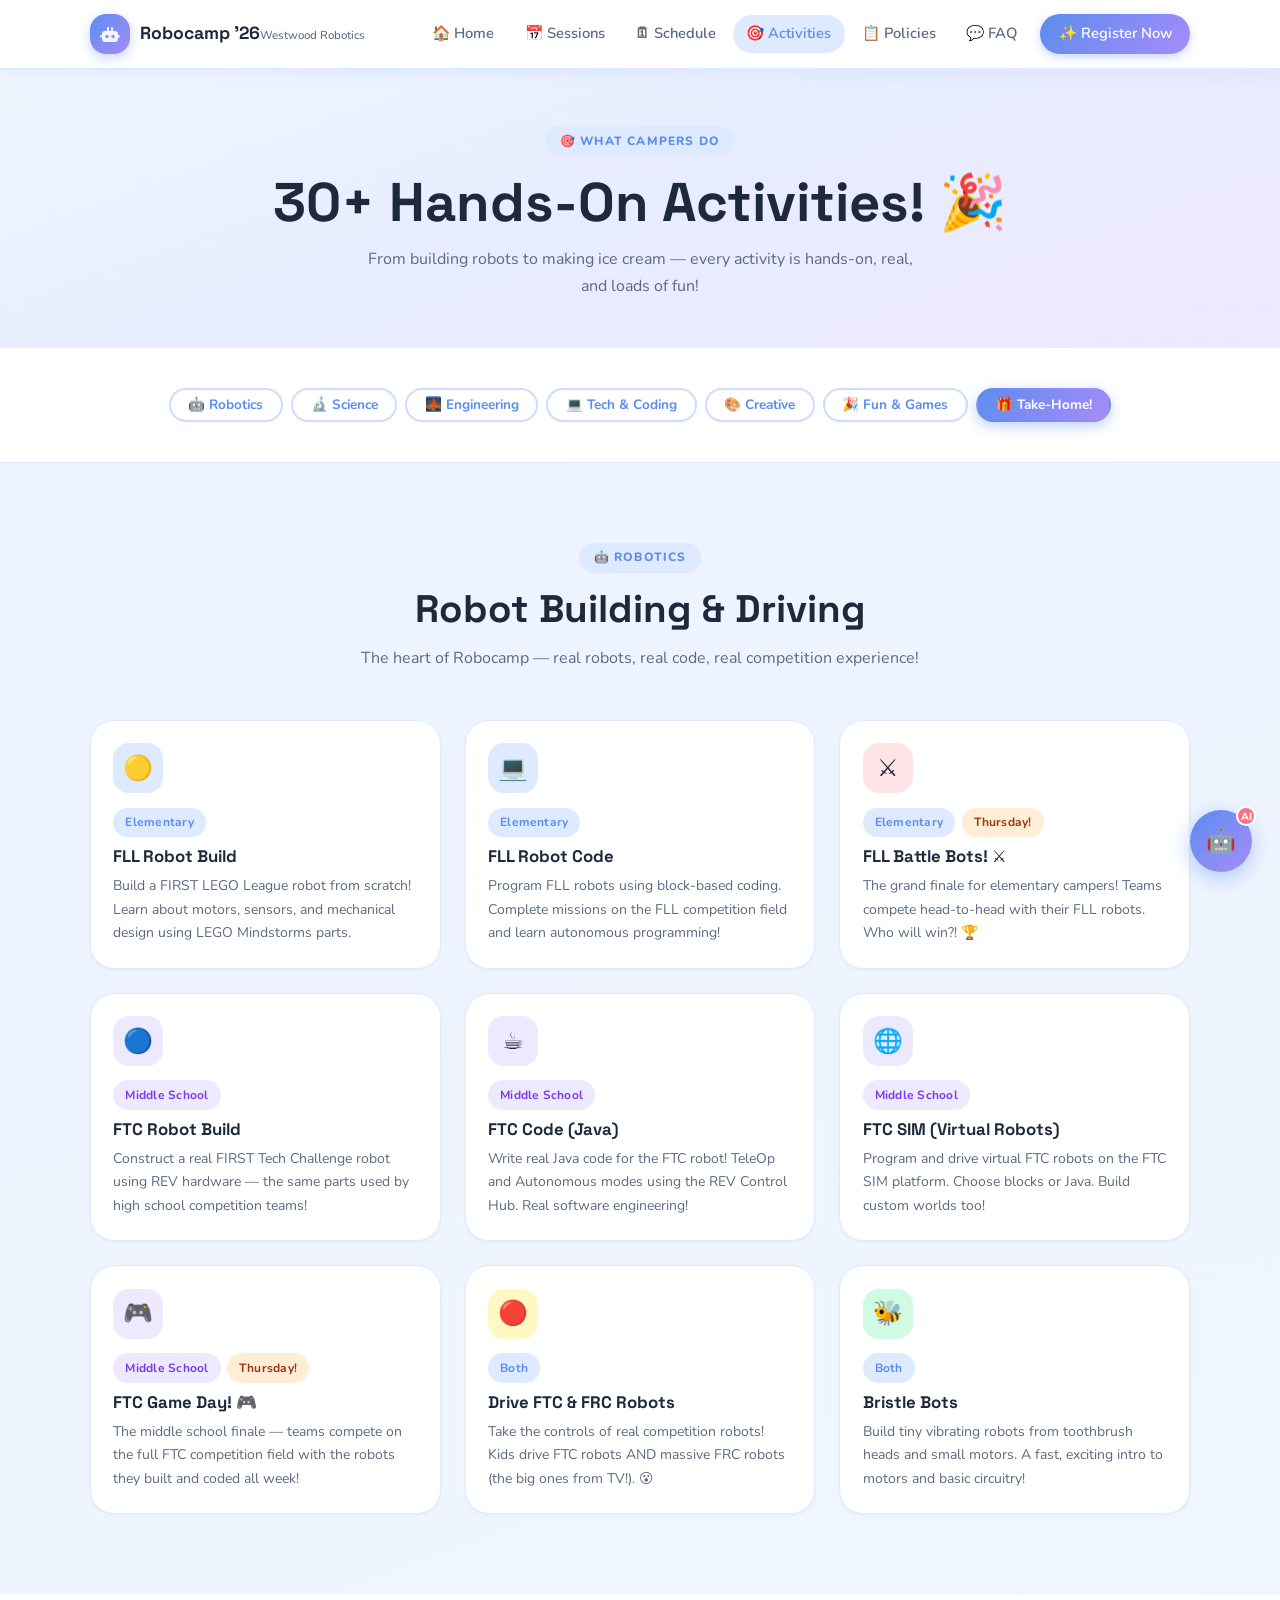
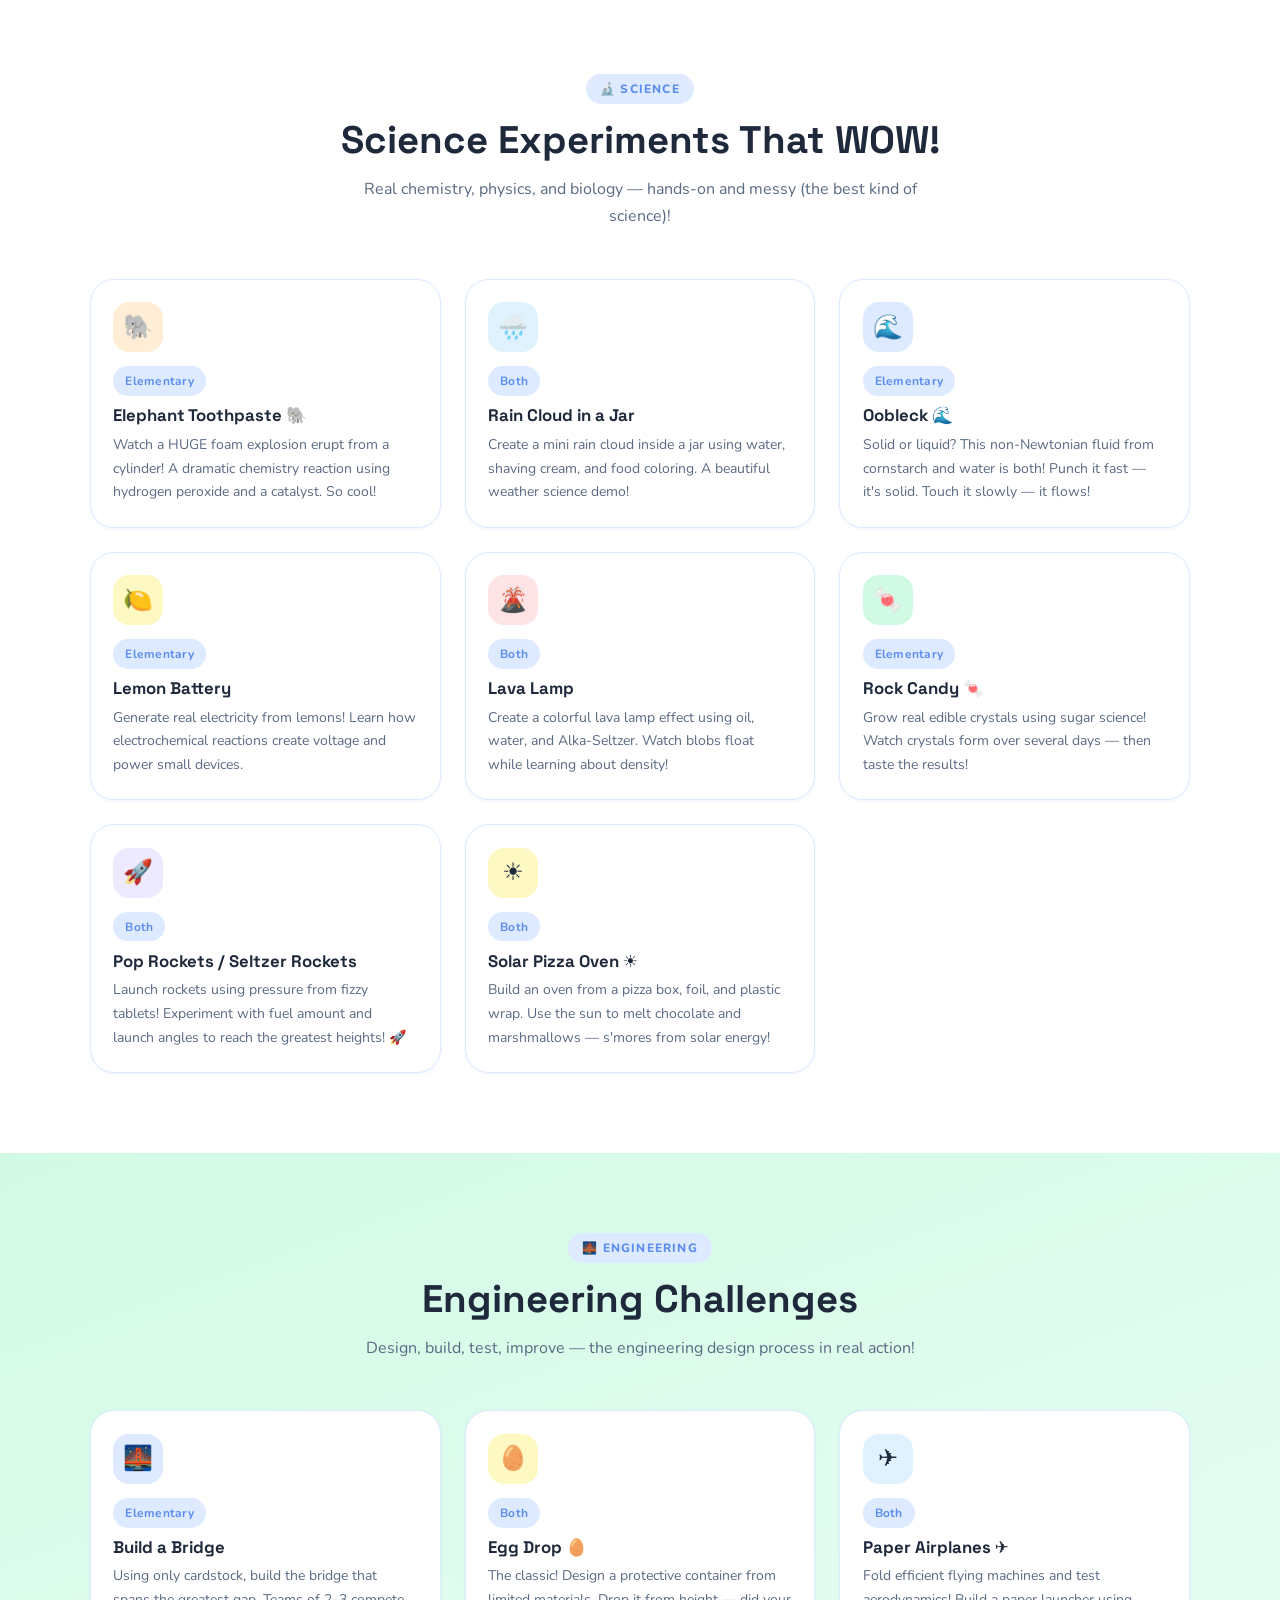
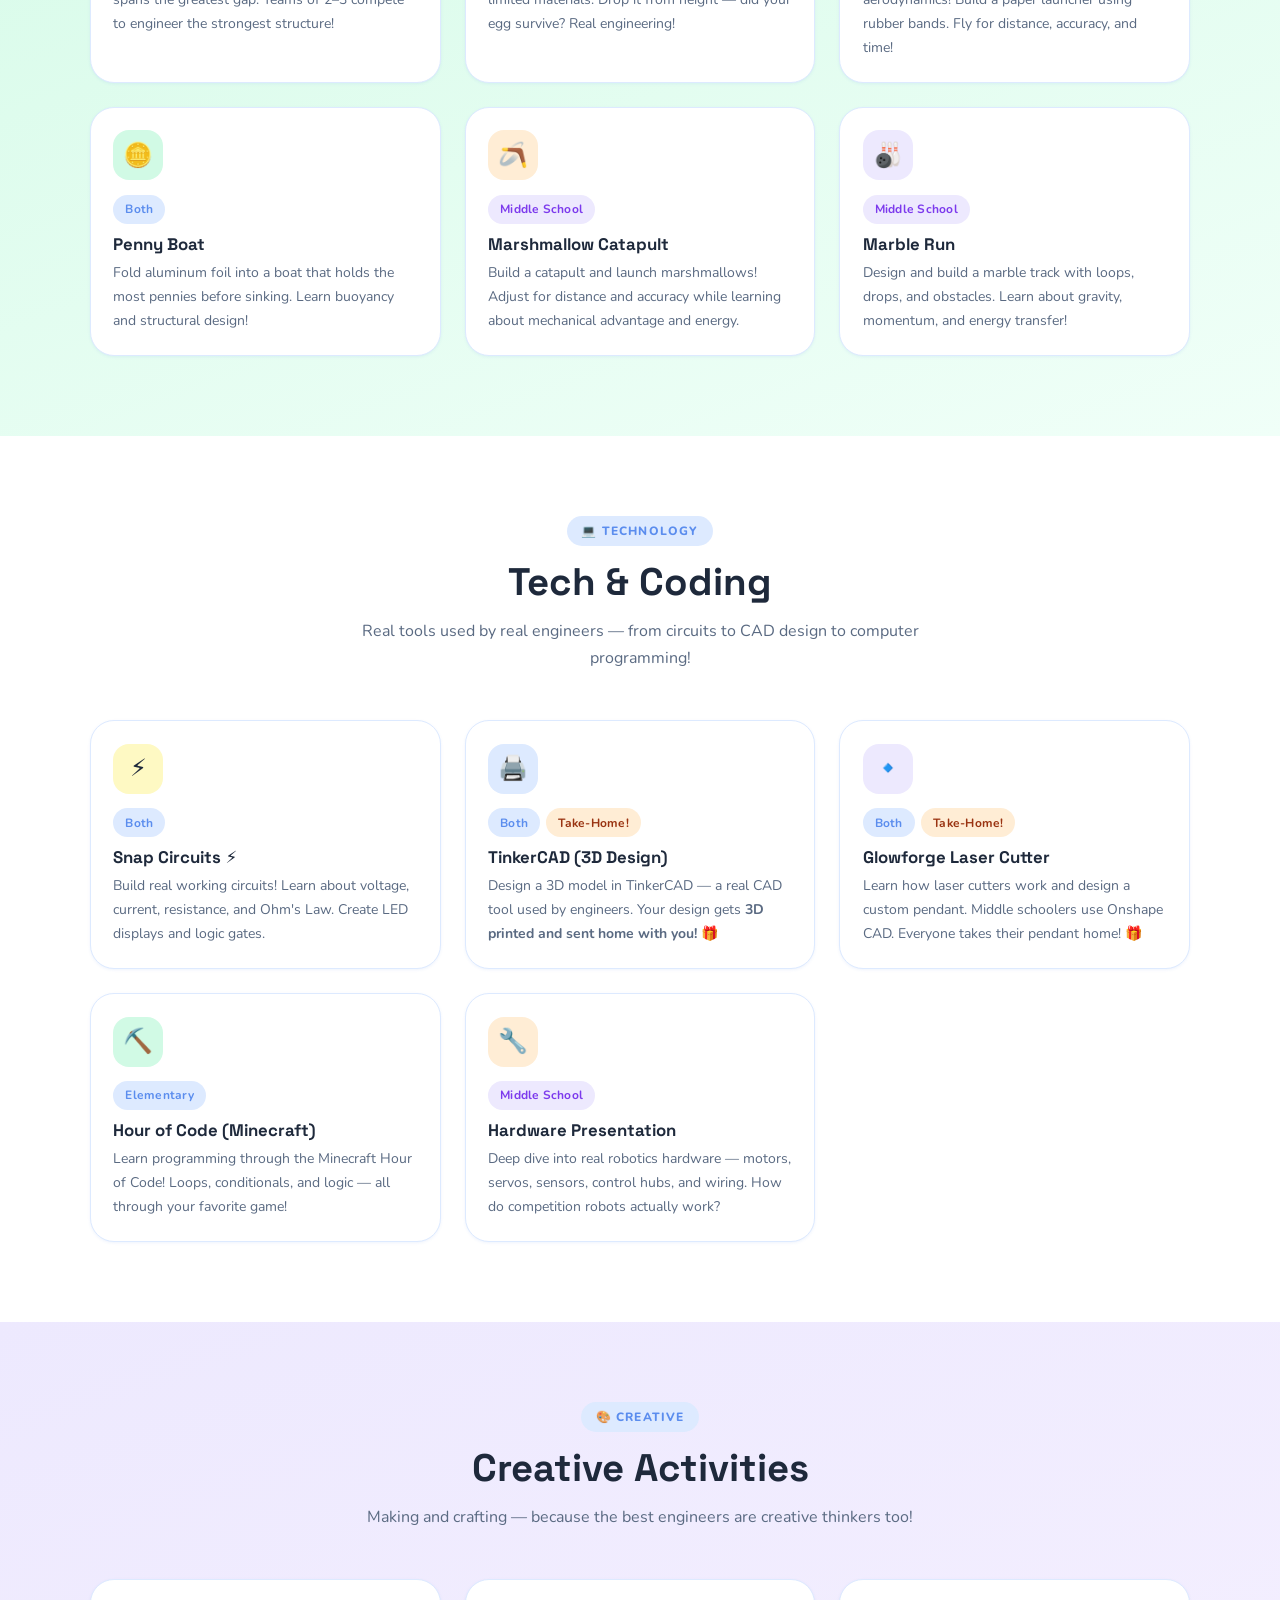
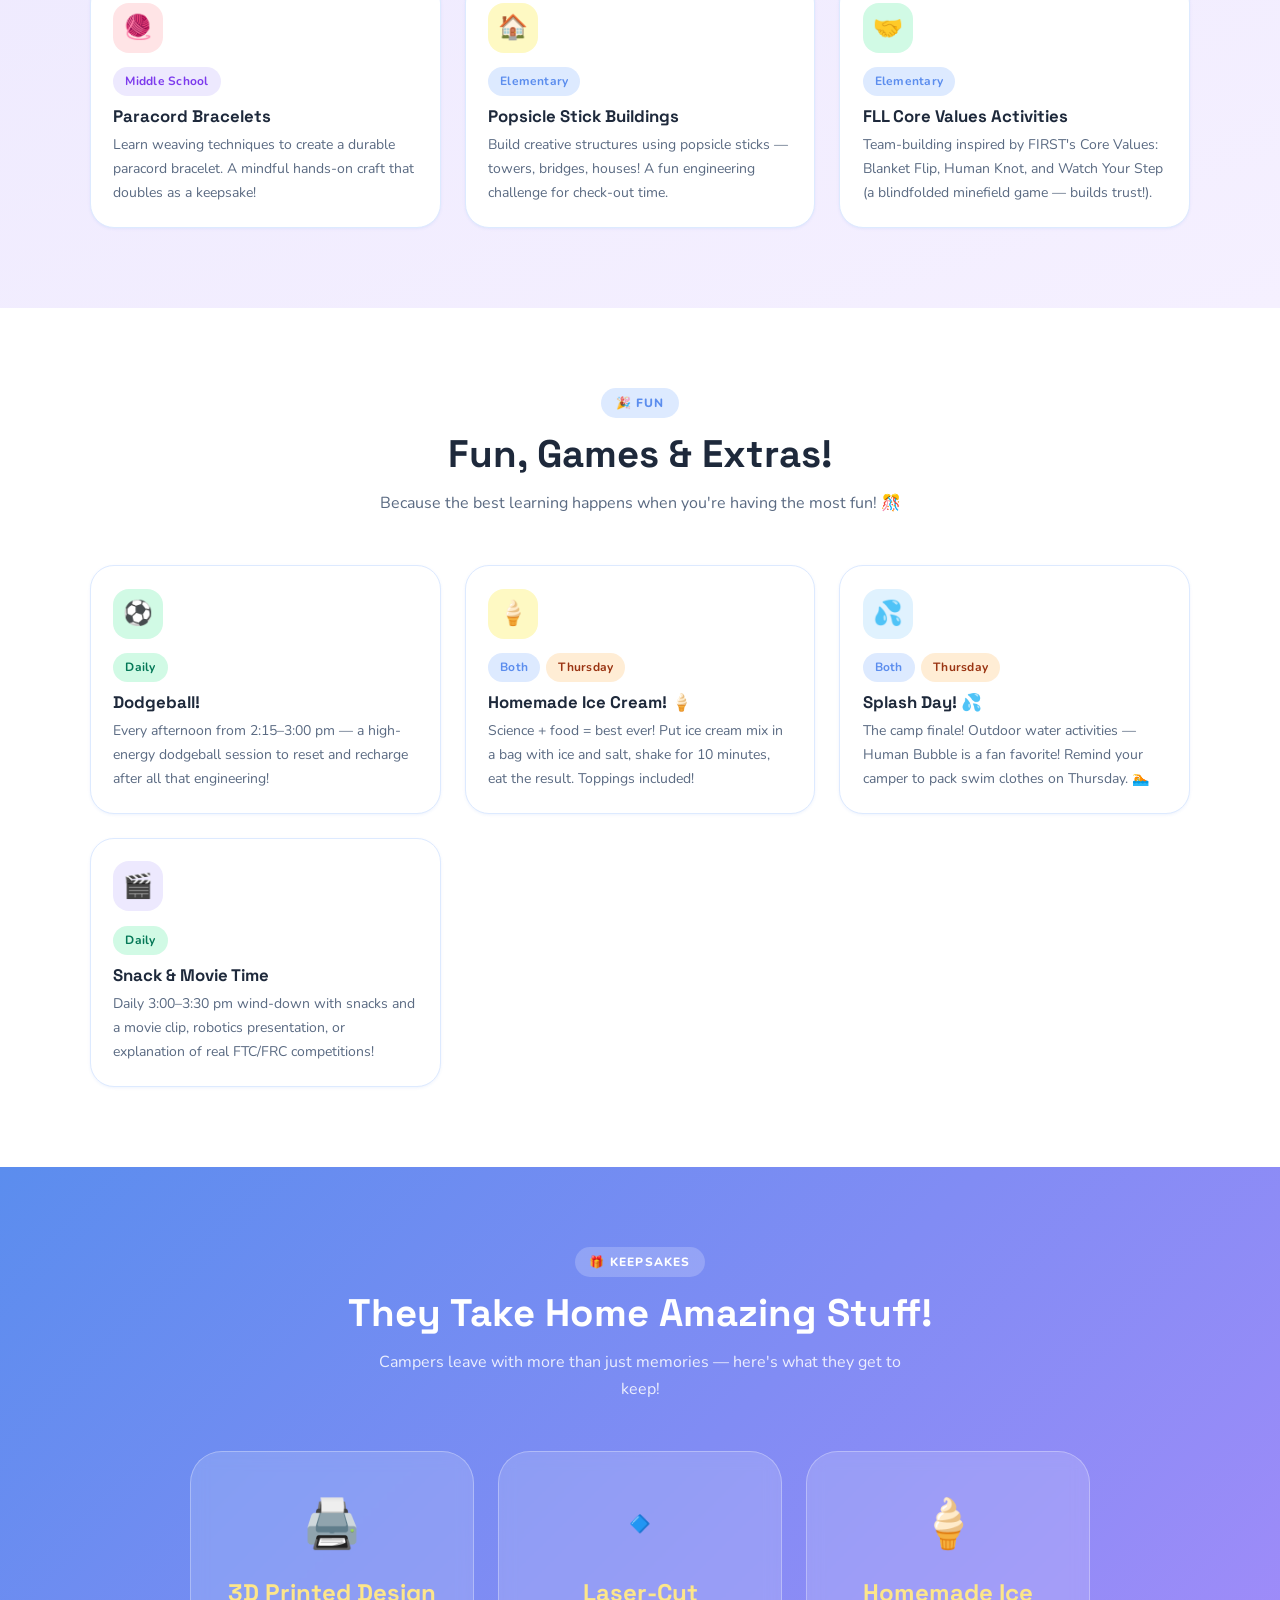
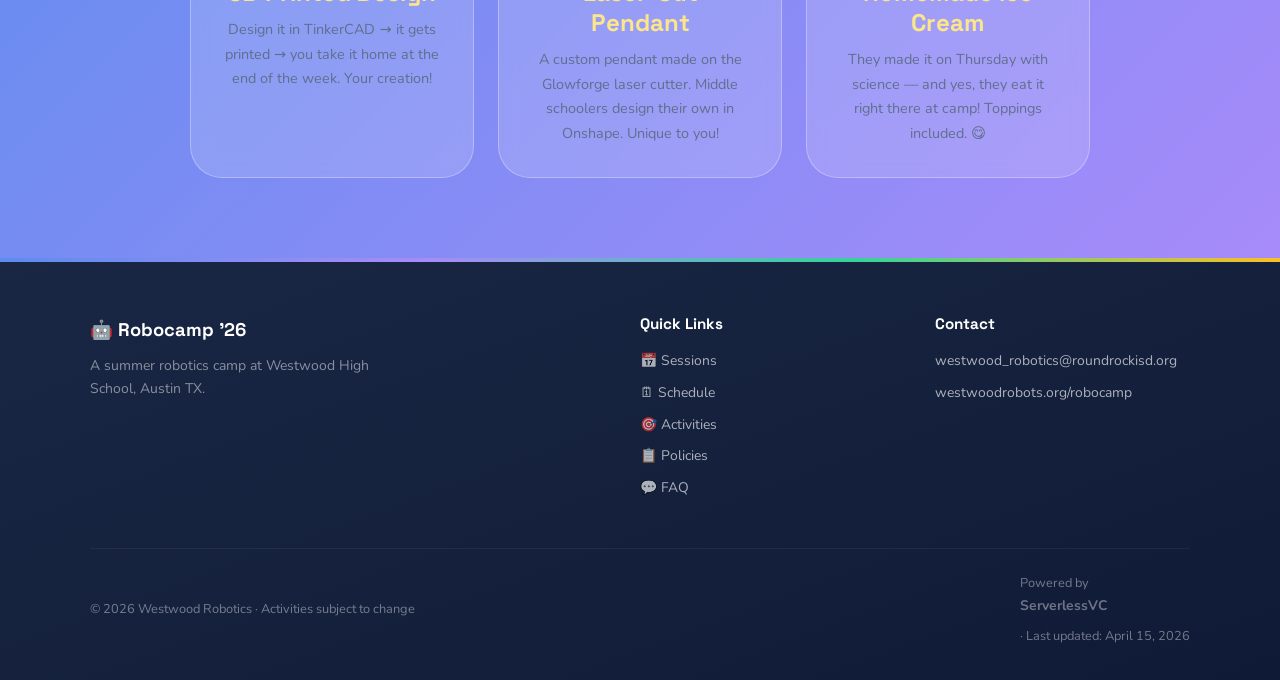
==== commit a68cfa4b: "Add "Powered by ServerlessVC" to footer on all pages Co-Authored-By: Claude Sonnet 4.6 <noreply@anth" ====
--- a/activities.html
+++ b/activities.html
@@ -384,7 +384,7 @@
       <div><h4>Quick Links</h4><a href="sessions.html">📅 Sessions</a><a href="schedule.html">🗓 Schedule</a><a href="activities.html">🎯 Activities</a><a href="policies.html">📋 Policies</a><a href="faq.html">💬 FAQ</a></div>
       <div><h4>Contact</h4><a href="mailto:westwood_robotics@roundrockisd.org">westwood_robotics@roundrockisd.org</a><a href="https://westwoodrobots.org/robocamp" target="_blank">westwoodrobots.org/robocamp</a></div>
     </div>
-    <div class="footer-bottom"><span>© 2026 Westwood Robotics · Activities subject to change</span><span>Last updated: April 15, 2026</span></div>
+    <div class="footer-bottom"><span>© 2026 Westwood Robotics · Activities subject to change</span><span>Powered by <a href="https://serverlessvc.com" target="_blank" style="color:rgba(255,255,255,.7);text-decoration:none;font-weight:700;">ServerlessVC</a> · Last updated: April 15, 2026</span></div>
   </div>
 </footer>
 
